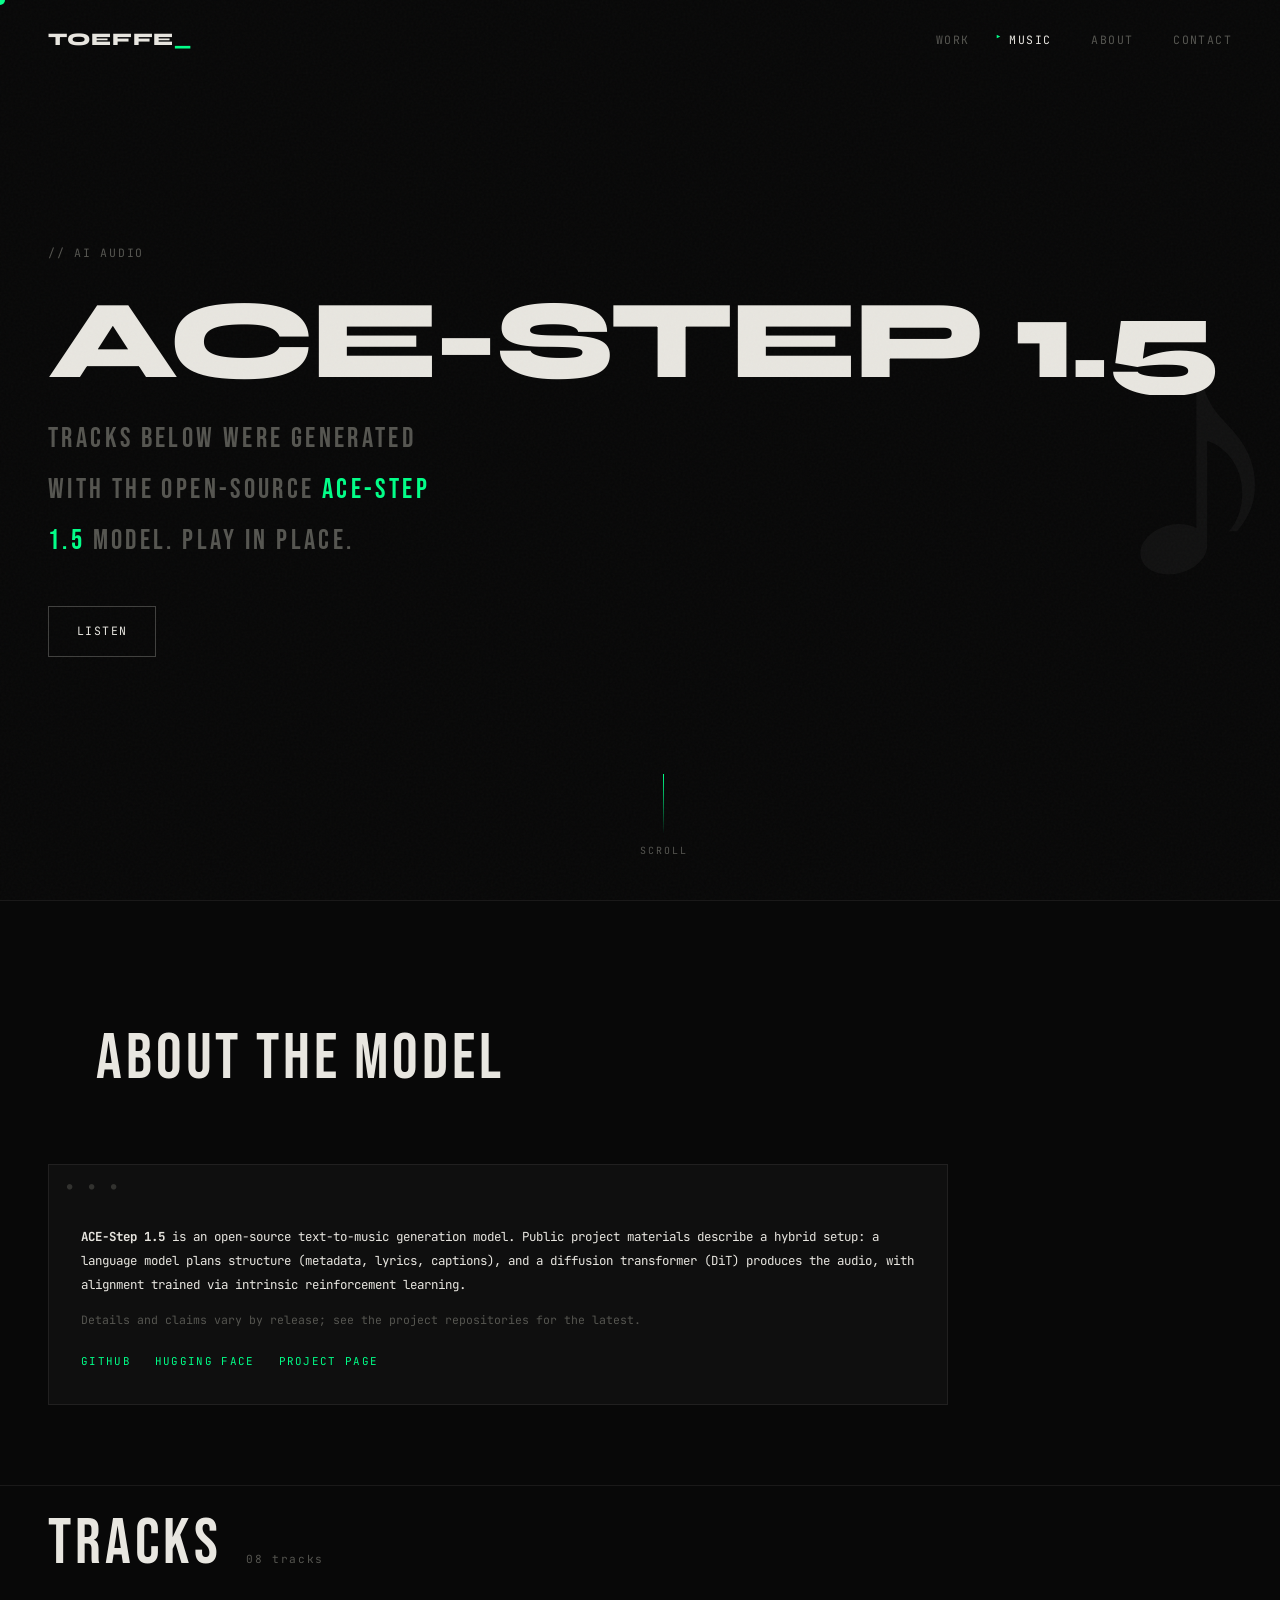
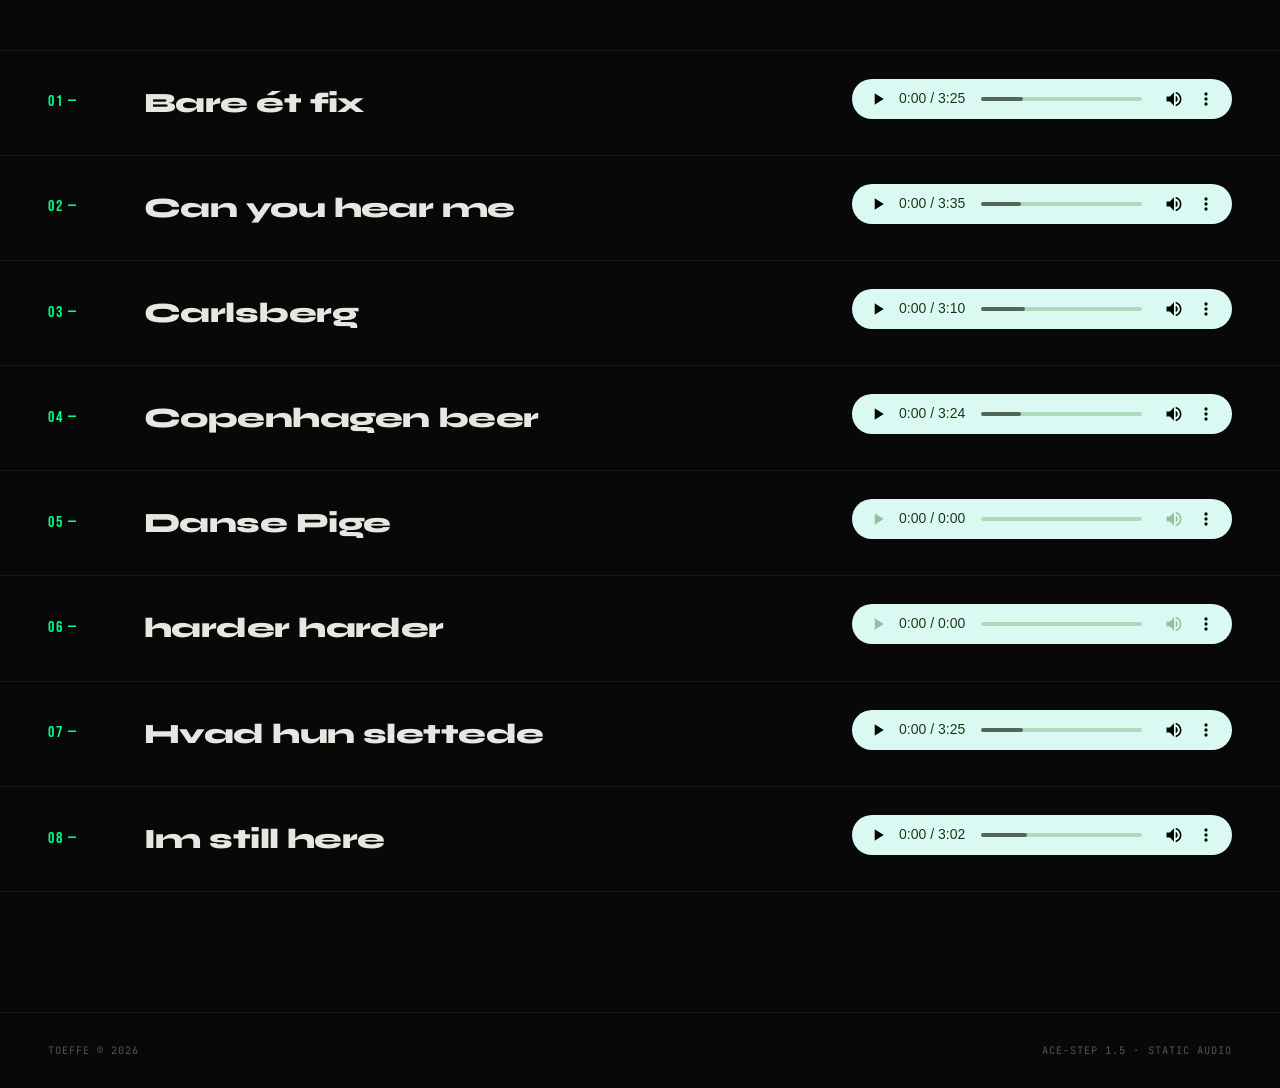
==== music.html @ 06ce4677 "Add files via upload" ====
<!DOCTYPE html>
<html lang="en">
<head>
<meta charset="UTF-8">
<meta name="viewport" content="width=device-width, initial-scale=1.0">
<title>TOEFFE — AI Music (ACE-Step 1.5)</title>
<link rel="preconnect" href="https://fonts.googleapis.com">
<link rel="preconnect" href="https://fonts.gstatic.com" crossorigin>
<link href="https://fonts.googleapis.com/css2?family=Bebas+Neue&family=JetBrains+Mono:ital,wght@0,300;0,400;0,700;1,300&family=Syne:wght@400;700;800&display=swap" rel="stylesheet">

<style>
*, *::before, *::after { margin: 0; padding: 0; box-sizing: border-box; }

:root {
  --bg: #080808;
  --bg2: #0f0f0f;
  --bg3: #141414;
  --text: #e8e6e0;
  --muted: #555550;
  --rule: rgba(232,230,224,0.08);
  --accent: #00ff88;
  --accent-dim: rgba(0,255,136,0.12);
  --accent-glow: rgba(0,255,136,0.06);
}

html { scroll-behavior: smooth; }

body {
  background: var(--bg);
  color: var(--text);
  font-family: 'JetBrains Mono', monospace;
  font-size: 14px;
  line-height: 1.8;
  overflow-x: hidden;
  cursor: none;
}

::-webkit-scrollbar { display: none; }
html { scrollbar-width: none; }

body::before {
  content: '';
  position: fixed;
  inset: 0;
  background-image: url("data:image/svg+xml,%3Csvg viewBox='0 0 512 512' xmlns='http://www.w3.org/2000/svg'%3E%3Cfilter id='n'%3E%3CfeTurbulence type='fractalNoise' baseFrequency='0.75' numOctaves='4' stitchTiles='stitch'/%3E%3C/filter%3E%3Crect width='100%25' height='100%25' filter='url(%23n)' opacity='1'/%3E%3C/svg%3E");
  opacity: 0.028;
  pointer-events: none;
  z-index: 9000;
}

#cursor {
  position: fixed;
  width: 10px;
  height: 10px;
  background: var(--accent);
  border-radius: 50%;
  pointer-events: none;
  z-index: 9999;
  transform: translate(-50%, -50%);
  transition: width 0.2s, height 0.2s, background 0.2s, opacity 0.2s;
  mix-blend-mode: screen;
}
#cursor.big {
  width: 40px;
  height: 40px;
  background: rgba(0,255,136,0.15);
  border: 1px solid var(--accent);
}

#curtain {
  position: fixed;
  inset: 0;
  background: #000;
  z-index: 8000;
  transform-origin: top;
  transition: transform 0.7s cubic-bezier(0.76, 0, 0.24, 1);
}
#curtain.lifted { transform: translateY(-100%); }

nav {
  position: fixed;
  top: 0;
  left: 0;
  right: 0;
  z-index: 1000;
  display: flex;
  align-items: center;
  justify-content: space-between;
  padding: 24px 48px;
  transition: border-bottom 0.3s, background 0.3s;
}
nav.scrolled {
  border-bottom: 1px solid var(--rule);
  background: rgba(8,8,8,0.92);
  backdrop-filter: blur(12px);
}
.nav-logo {
  font-family: 'Syne', sans-serif;
  font-weight: 800;
  font-size: 1.1rem;
  letter-spacing: 0.05em;
  color: var(--text);
  text-decoration: none;
}
.nav-logo span {
  color: var(--accent);
  animation: blink 1.2s step-end infinite;
}
@keyframes blink { 0%,100%{opacity:1} 50%{opacity:0} }

.nav-links {
  display: flex;
  gap: 40px;
  list-style: none;
}
.nav-links a {
  font-family: 'JetBrains Mono', monospace;
  font-size: 0.72rem;
  letter-spacing: 0.12em;
  text-transform: uppercase;
  color: var(--muted);
  text-decoration: none;
  transition: color 0.3s;
  position: relative;
}
.nav-links a::before {
  content: '▸';
  color: var(--accent);
  position: absolute;
  left: -14px;
  opacity: 0;
  transition: opacity 0.3s;
}
.nav-links a:hover,
.nav-links a.active { color: var(--text); }
.nav-links a.active::before { opacity: 1; }

#hero {
  position: relative;
  height: 100vh;
  min-height: 560px;
  display: flex;
  align-items: center;
  overflow: hidden;
  padding: 0 48px;
}

.hero-glyph {
  position: absolute;
  right: -2vw;
  top: 50%;
  transform: translateY(-50%);
  font-family: 'JetBrains Mono', monospace;
  font-size: 28vw;
  color: #111;
  line-height: 1;
  pointer-events: none;
  user-select: none;
  transition: transform 0.1s linear;
  will-change: transform;
}

.hero-content { position: relative; z-index: 2; }

.hero-label {
  font-size: 0.72rem;
  color: var(--muted);
  letter-spacing: 0.15em;
  text-transform: uppercase;
  margin-bottom: 24px;
  opacity: 0;
  transform: translateY(16px);
  animation: slideUp 0.6s 0.9s ease forwards;
}

.hero-name {
  font-family: 'Syne', sans-serif;
  font-weight: 800;
  font-size: clamp(2.2rem, 9vw, 7rem);
  line-height: 0.95;
  letter-spacing: -0.03em;
  color: var(--text);
  display: block;
  clip-path: inset(0 100% 0 0);
  animation: clipReveal 0.8s 1s cubic-bezier(0.76,0,0.24,1) forwards;
}

@keyframes clipReveal {
  to { clip-path: inset(0 0% 0 0); }
}

.hero-sub {
  font-family: 'Bebas Neue', sans-serif;
  font-size: clamp(1.1rem, 2.2vw, 2.2rem);
  letter-spacing: 0.12em;
  color: var(--muted);
  margin-top: 20px;
  max-width: 36ch;
  opacity: 0;
  transform: translateY(16px);
  animation: slideUp 0.6s 1.5s ease forwards;
}

.hero-sub span { color: var(--accent); }

.hero-ctas {
  display: flex;
  flex-wrap: wrap;
  gap: 20px;
  margin-top: 40px;
  opacity: 0;
  transform: translateY(16px);
  animation: slideUp 0.6s 1.8s ease forwards;
}

.btn-outline {
  font-family: 'JetBrains Mono', monospace;
  font-size: 0.72rem;
  letter-spacing: 0.12em;
  text-transform: uppercase;
  color: var(--text);
  border: 1px solid rgba(232,230,224,0.25);
  padding: 14px 28px;
  text-decoration: none;
  position: relative;
  overflow: hidden;
  transition: color 0.3s, border-color 0.3s;
}
.btn-outline::before {
  content: '';
  position: absolute;
  inset: 0;
  background: var(--accent);
  transform: translateX(-101%);
  transition: transform 0.35s cubic-bezier(0.76,0,0.24,1);
  z-index: -1;
}
.btn-outline:hover { color: #000; border-color: var(--accent); }
.btn-outline:hover::before { transform: translateX(0); }

.scroll-indicator {
  position: absolute;
  bottom: 40px;
  left: 50%;
  transform: translateX(-50%);
  display: flex;
  flex-direction: column;
  align-items: center;
  gap: 8px;
  opacity: 0;
  animation: slideUp 0.6s 2.1s ease forwards;
}
.scroll-line {
  width: 1px;
  height: 60px;
  background: linear-gradient(to bottom, var(--accent), transparent);
  position: relative;
  overflow: hidden;
}
.scroll-dot {
  position: absolute;
  top: -6px;
  left: -2px;
  width: 5px;
  height: 5px;
  border-radius: 50%;
  background: var(--accent);
  animation: scrollDown 1.8s ease-in-out infinite;
}
@keyframes scrollDown {
  0% { top: -6px; opacity: 1; }
  80% { top: 60px; opacity: 0; }
  100% { top: -6px; opacity: 0; }
}
.scroll-label {
  font-size: 0.62rem;
  letter-spacing: 0.2em;
  color: var(--muted);
  text-transform: uppercase;
}

@keyframes slideUp {
  to { opacity: 1; transform: translateY(0); }
}

section { position: relative; }

.section-rule {
  height: 1px;
  background: var(--rule);
}

.section-header {
  padding: 0 48px;
  display: flex;
  align-items: baseline;
  gap: 24px;
  margin-bottom: 48px;
}
.section-label {
  font-family: 'Bebas Neue', sans-serif;
  font-size: clamp(2.5rem, 5vw, 4.5rem);
  letter-spacing: 0.06em;
  color: var(--text);
}
.section-count {
  font-size: 0.7rem;
  color: var(--muted);
  letter-spacing: 0.15em;
}

#model { padding: 100px 48px 80px; }

.terminal-box {
  background: var(--bg2);
  border: 1px solid var(--rule);
  padding: 32px;
  font-size: 0.78rem;
  line-height: 1.9;
  position: relative;
  max-width: 900px;
}
.terminal-box::before {
  content: '● ● ●';
  position: absolute;
  top: 14px;
  left: 18px;
  font-size: 0.55rem;
  letter-spacing: 6px;
  color: var(--muted);
  opacity: 0.5;
}
.terminal-inner { margin-top: 28px; }
.terminal-inner p { margin-bottom: 1em; color: var(--text); }
.terminal-inner p:last-child { margin-bottom: 0; }
.terminal-inner .t-muted { color: var(--muted); font-size: 0.72rem; }
.model-links {
  margin-top: 1.25rem;
  display: flex;
  flex-wrap: wrap;
  gap: 12px 24px;
}
.model-links a {
  font-size: 0.68rem;
  letter-spacing: 0.12em;
  text-transform: uppercase;
  color: var(--accent);
  text-decoration: none;
  border-bottom: 1px solid transparent;
  transition: border-color 0.2s;
}
.model-links a:hover { border-bottom-color: var(--accent); }

#tracks { padding: 0 0 120px; }

.track-row {
  display: grid;
  grid-template-columns: 72px 1fr minmax(220px, 380px);
  align-items: center;
  gap: 24px;
  padding: 28px 48px;
  border-top: 1px solid var(--rule);
  cursor: none;
  transition: background 0.35s;
}
.track-row:last-child { border-bottom: 1px solid var(--rule); }
.track-row:hover { background: #111; }

.track-num {
  font-family: 'Bebas Neue', sans-serif;
  font-size: 1rem;
  color: var(--accent);
  letter-spacing: 0.1em;
}

.track-title {
  font-family: 'Syne', sans-serif;
  font-weight: 800;
  font-size: clamp(1.15rem, 2.2vw, 1.75rem);
  letter-spacing: -0.02em;
  color: var(--text);
  transition: color 0.3s;
  line-height: 1.15;
}
.track-row:hover .track-title { color: var(--accent); }

.track-desc {
  font-size: 0.72rem;
  color: var(--muted);
  letter-spacing: 0.05em;
  margin-top: 6px;
}

.track-player audio {
  width: 100%;
  height: 40px;
  filter: sepia(0.35) saturate(2) hue-rotate(85deg) contrast(0.95);
}

footer {
  border-top: 1px solid var(--rule);
  padding: 28px 48px;
  display: flex;
  justify-content: space-between;
  align-items: center;
  font-size: 0.65rem;
  letter-spacing: 0.1em;
  color: var(--muted);
  text-transform: uppercase;
}

.reveal {
  opacity: 0;
  transform: translateY(36px);
  transition: opacity 0.8s ease, transform 0.8s ease;
}
.reveal.visible {
  opacity: 1;
  transform: translateY(0);
}

@media (max-width: 900px) {
  nav { padding: 20px 24px; }
  .nav-links { gap: 20px; }
  #hero { padding: 0 24px; }
  .hero-glyph { font-size: 50vw; }
  #model { padding: 80px 24px 60px; }
  .section-header { padding: 0 24px; }
  .track-row {
    grid-template-columns: 1fr;
    padding: 22px 24px;
    gap: 16px;
  }
  .track-num { order: -1; }
  footer { flex-direction: column; gap: 8px; text-align: center; }
}
</style>
</head>
<body>

<div id="cursor"></div>
<div id="curtain"></div>

<nav id="nav">
  <a href="index.html#hero" class="nav-logo">TOEFFE<span>_</span></a>
  <ul class="nav-links">
    <li><a href="index.html#work">Work</a></li>
    <li><a href="music.html" class="active">Music</a></li>
    <li><a href="index.html#about">About</a></li>
    <li><a href="index.html#contact">Contact</a></li>
  </ul>
</nav>

<section id="hero">
  <div class="hero-glyph" id="heroGlyph">♪</div>
  <div class="hero-content">
    <p class="hero-label">// ai audio</p>
    <span class="hero-name">ACE-STEP 1.5</span>
    <p class="hero-sub">Tracks below were generated with the open-source <span>ACE-Step 1.5</span> model. Play in place.</p>
    <div class="hero-ctas">
      <a href="#tracks" class="btn-outline">Listen</a>
    </div>
  </div>
  <div class="scroll-indicator">
    <div class="scroll-line"><div class="scroll-dot"></div></div>
    <span class="scroll-label">Scroll</span>
  </div>
</section>

<div class="section-rule"></div>

<section id="model">
  <div class="section-header reveal">
    <span class="section-label">About the model</span>
  </div>
  <div class="terminal-box reveal">
    <div class="terminal-inner">
      <p><strong>ACE-Step 1.5</strong> is an open-source text-to-music generation model. Public project materials describe a hybrid setup: a language model plans structure (metadata, lyrics, captions), and a diffusion transformer (DiT) produces the audio, with alignment trained via intrinsic reinforcement learning.</p>
      <p class="t-muted">Details and claims vary by release; see the project repositories for the latest.</p>
      <div class="model-links">
        <a href="https://github.com/ACE-Step/ACE-Step-1.5" target="_blank" rel="noopener">GitHub</a>
        <a href="https://huggingface.co/ACE-Step/Ace-Step1.5" target="_blank" rel="noopener">Hugging Face</a>
        <a href="https://ace-step.github.io/ace-step-v1.5.github.io/" target="_blank" rel="noopener">Project page</a>
      </div>
    </div>
  </div>
</section>

<div class="section-rule"></div>

<section id="tracks">
  <div class="section-header reveal">
    <span class="section-label">Tracks</span>
    <span class="section-count">08 tracks</span>
  </div>

  <article class="track-row reveal">
    <span class="track-num">01 —</span>
    <div class="track-meta">
      <h2 class="track-title">Bare ét fix</h2>
    </div>
    <div class="track-player">
      <audio controls preload="metadata">
        <source src="audio/Bare%20%C3%A9t%20fix.mp3" type="audio/mpeg">
      </audio>
    </div>
  </article>

  <article class="track-row reveal">
    <span class="track-num">02 —</span>
    <div class="track-meta">
      <h2 class="track-title">Can you hear me</h2>
    </div>
    <div class="track-player">
      <audio controls preload="metadata">
        <source src="audio/Can%20you%20hear%20me.mp3" type="audio/mpeg">
      </audio>
    </div>
  </article>

  <article class="track-row reveal">
    <span class="track-num">03 —</span>
    <div class="track-meta">
      <h2 class="track-title">Carlsberg</h2>
    </div>
    <div class="track-player">
      <audio controls preload="metadata">
        <source src="audio/Carlsberg.mp3" type="audio/mpeg">
      </audio>
    </div>
  </article>

  <article class="track-row reveal">
    <span class="track-num">04 —</span>
    <div class="track-meta">
      <h2 class="track-title">Copenhagen beer</h2>
    </div>
    <div class="track-player">
      <audio controls preload="metadata">
        <source src="audio/Copenhagen%20beer.mp3" type="audio/mpeg">
      </audio>
    </div>
  </article>

  <article class="track-row reveal">
    <span class="track-num">05 —</span>
    <div class="track-meta">
      <h2 class="track-title">Danse Pige</h2>
    </div>
    <div class="track-player">
      <audio controls preload="metadata">
        <source src="audio/Danse%20Pige.mp3" type="audio/mpeg">
      </audio>
    </div>
  </article>

  <article class="track-row reveal">
    <span class="track-num">06 —</span>
    <div class="track-meta">
      <h2 class="track-title">harder harder</h2>
    </div>
    <div class="track-player">
      <audio controls preload="metadata">
        <source src="audio/harder%20harder.mp3" type="audio/mpeg">
      </audio>
    </div>
  </article>

  <article class="track-row reveal">
    <span class="track-num">07 —</span>
    <div class="track-meta">
      <h2 class="track-title">Hvad hun slettede</h2>
    </div>
    <div class="track-player">
      <audio controls preload="metadata">
        <source src="audio/Hvad%20hun%20slettede.mp3" type="audio/mpeg">
      </audio>
    </div>
  </article>

  <article class="track-row reveal">
    <span class="track-num">08 —</span>
    <div class="track-meta">
      <h2 class="track-title">Im still here</h2>
    </div>
    <div class="track-player">
      <audio controls preload="metadata">
        <source src="audio/Im%20still%20here.mp3" type="audio/mpeg">
      </audio>
    </div>
  </article>
</section>

<footer>
  <span>TOEFFE © 2026</span>
  <span>ACE-Step 1.5 · <span style="color:var(--muted)">static audio</span></span>
</footer>

<script>
window.addEventListener('load', () => {
  setTimeout(() => {
    document.getElementById('curtain').classList.add('lifted');
  }, 150);
});

const cursor = document.getElementById('cursor');
let mx = 0, my = 0, cx = 0, cy = 0;

document.addEventListener('mousemove', e => {
  mx = e.clientX;
  my = e.clientY;
});

function lerp(a, b, t) { return a + (b - a) * t; }
(function animCursor() {
  cx = mx;
  cy = my;
  cursor.style.left = cx + 'px';
  cursor.style.top  = cy + 'px';
  requestAnimationFrame(animCursor);
})();

document.querySelectorAll('a, button, .track-row, audio').forEach(el => {
  el.addEventListener('mouseenter', () => cursor.classList.add('big'));
  el.addEventListener('mouseleave', () => cursor.classList.remove('big'));
});

const glyph = document.getElementById('heroGlyph');
let gx = 0, gy = 0, tgx = 0, tgy = 0;
document.addEventListener('mousemove', e => {
  tgx = (window.innerWidth / 2 - e.clientX) / 35;
  tgy = (window.innerHeight / 2 - e.clientY) / 35;
});
(function animGlyph() {
  gx = lerp(gx, tgx, 0.06);
  gy = lerp(gy, tgy, 0.06);
  glyph.style.transform = `translateY(calc(-50% + ${gy}px)) translateX(${gx}px)`;
  requestAnimationFrame(animGlyph);
})();

const nav = document.getElementById('nav');
window.addEventListener('scroll', () => {
  nav.classList.toggle('scrolled', window.scrollY > 60);
}, { passive: true });

const revealObs = new IntersectionObserver((entries) => {
  entries.forEach(entry => {
    if (entry.isIntersecting) entry.target.classList.add('visible');
  });
}, { threshold: 0.12 });

document.querySelectorAll('.reveal').forEach(el => revealObs.observe(el));
</script>
</body>
</html>
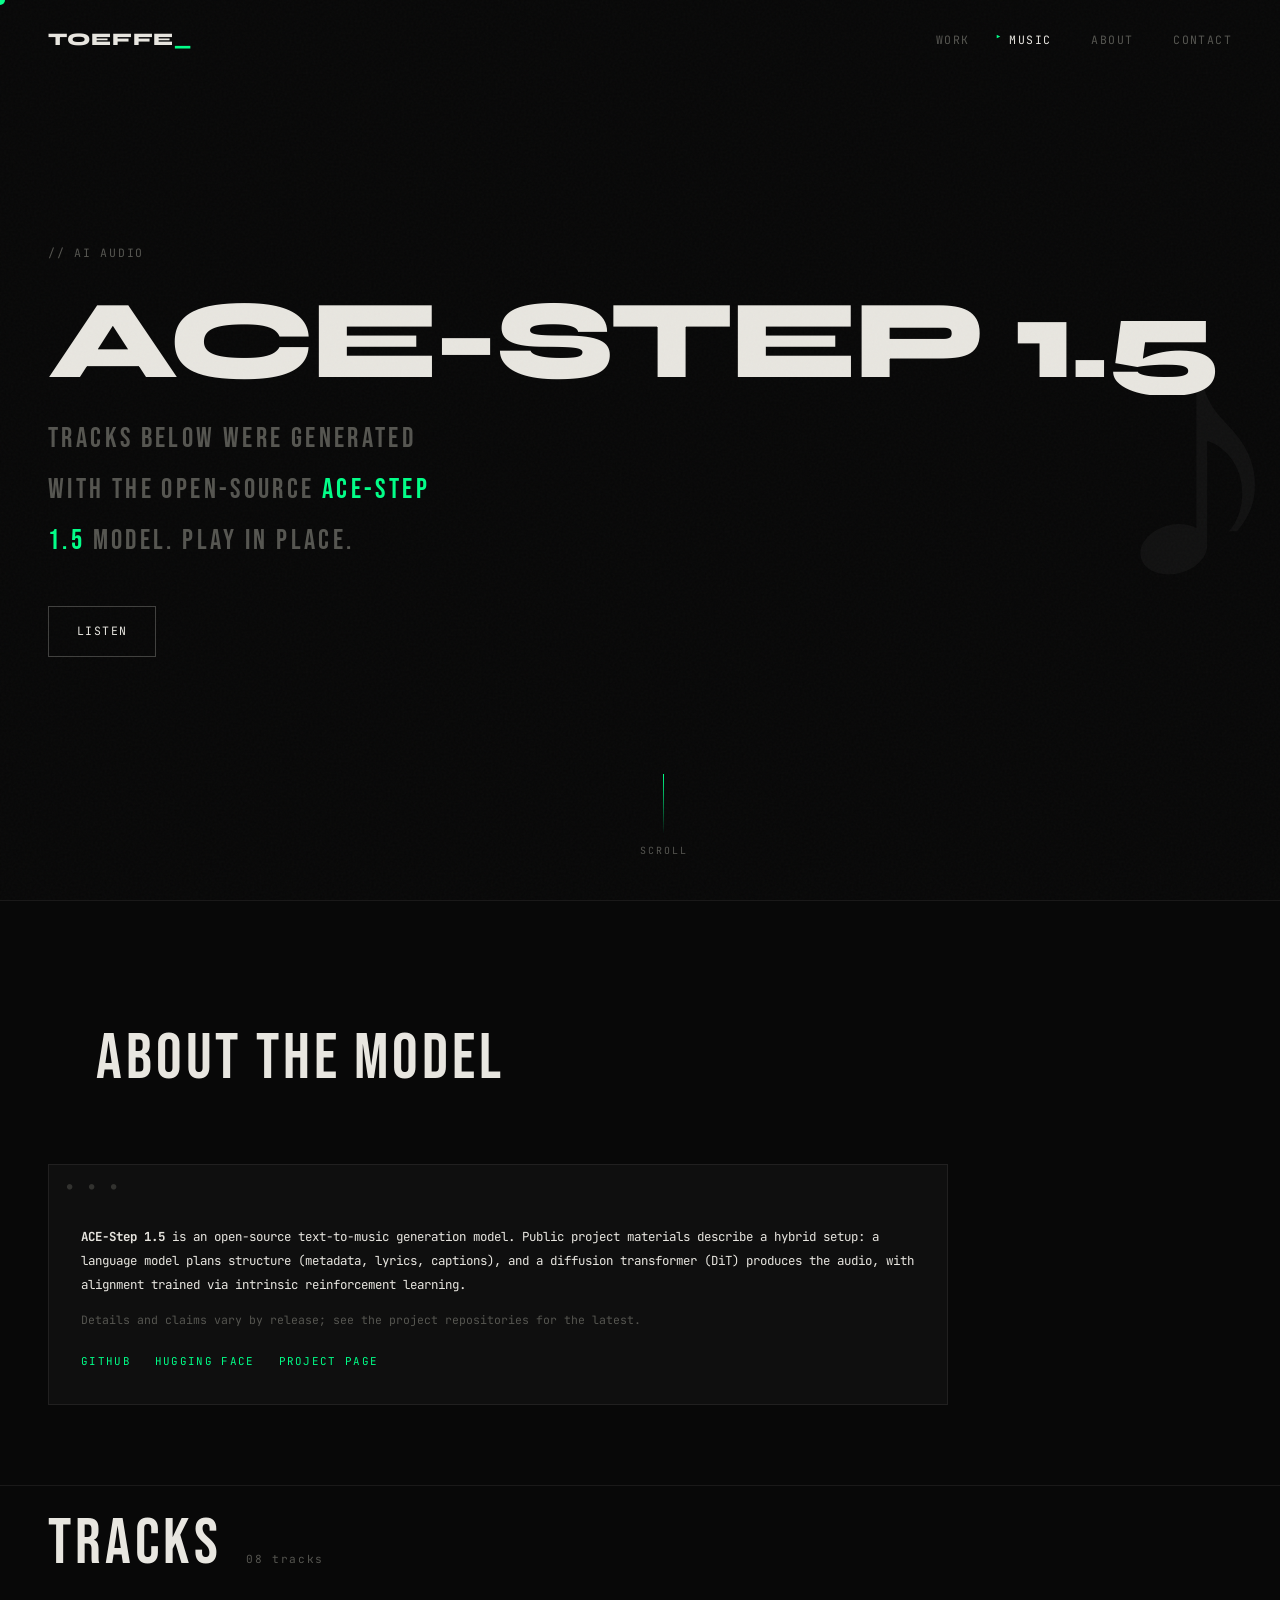
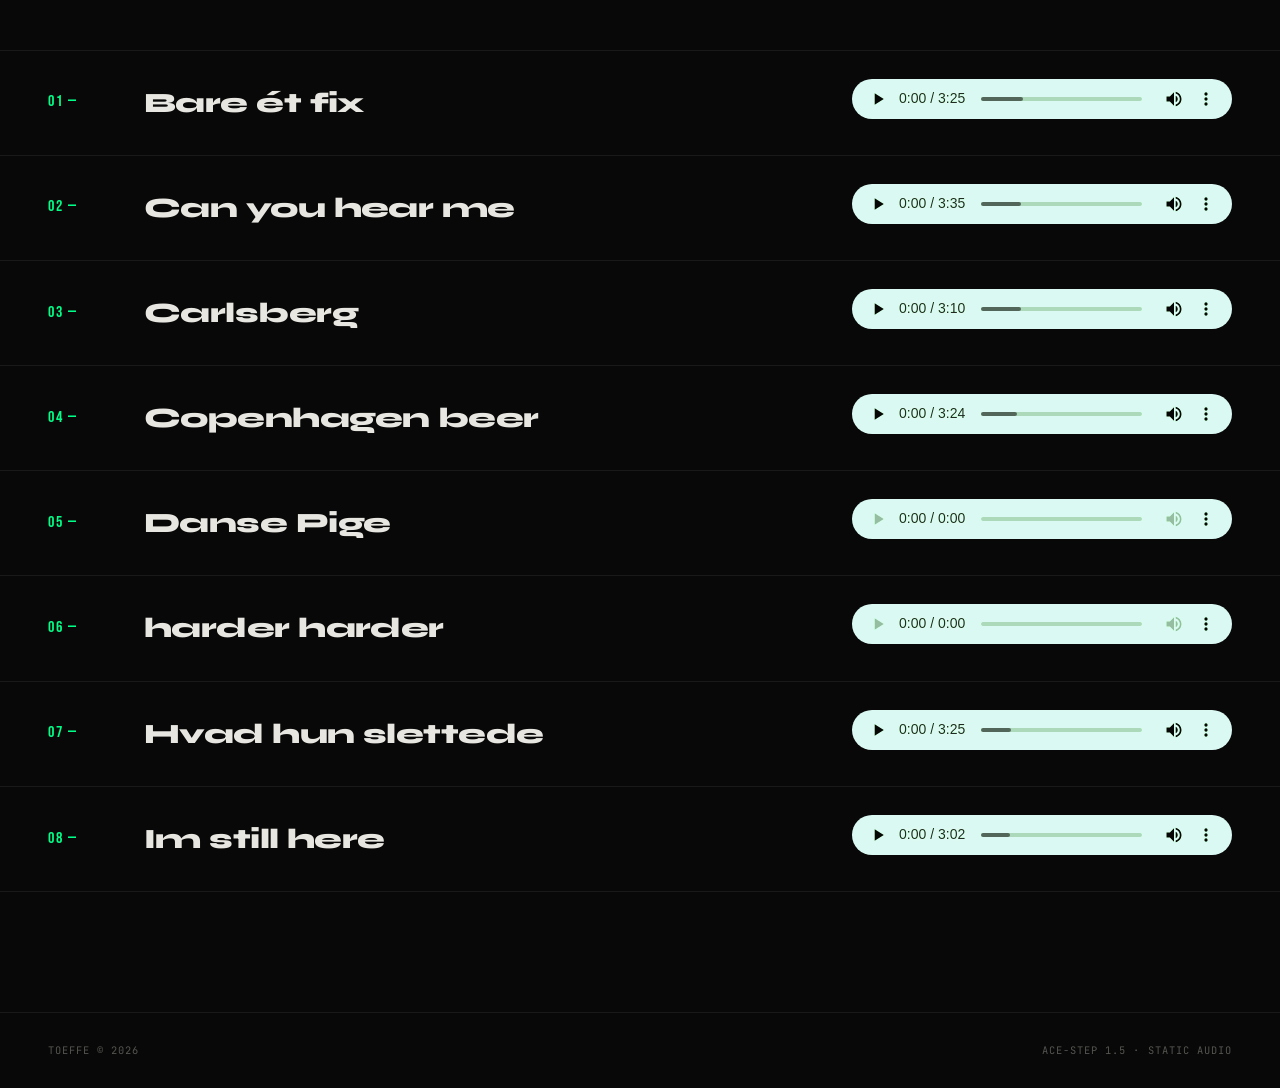
==== commit eb7df66e: "Update cursor styles and hide scrollbar in music.html" ====
--- a/music.html
+++ b/music.html
@@ -32,6 +32,17 @@
   font-size: 14px;
   line-height: 1.8;
   overflow-x: hidden;
+  cursor: none;
+}
+
+a:any-link,
+button,
+input,
+textarea,
+select,
+summary,
+[role="button"],
+label[for] {
   cursor: none;
 }
 
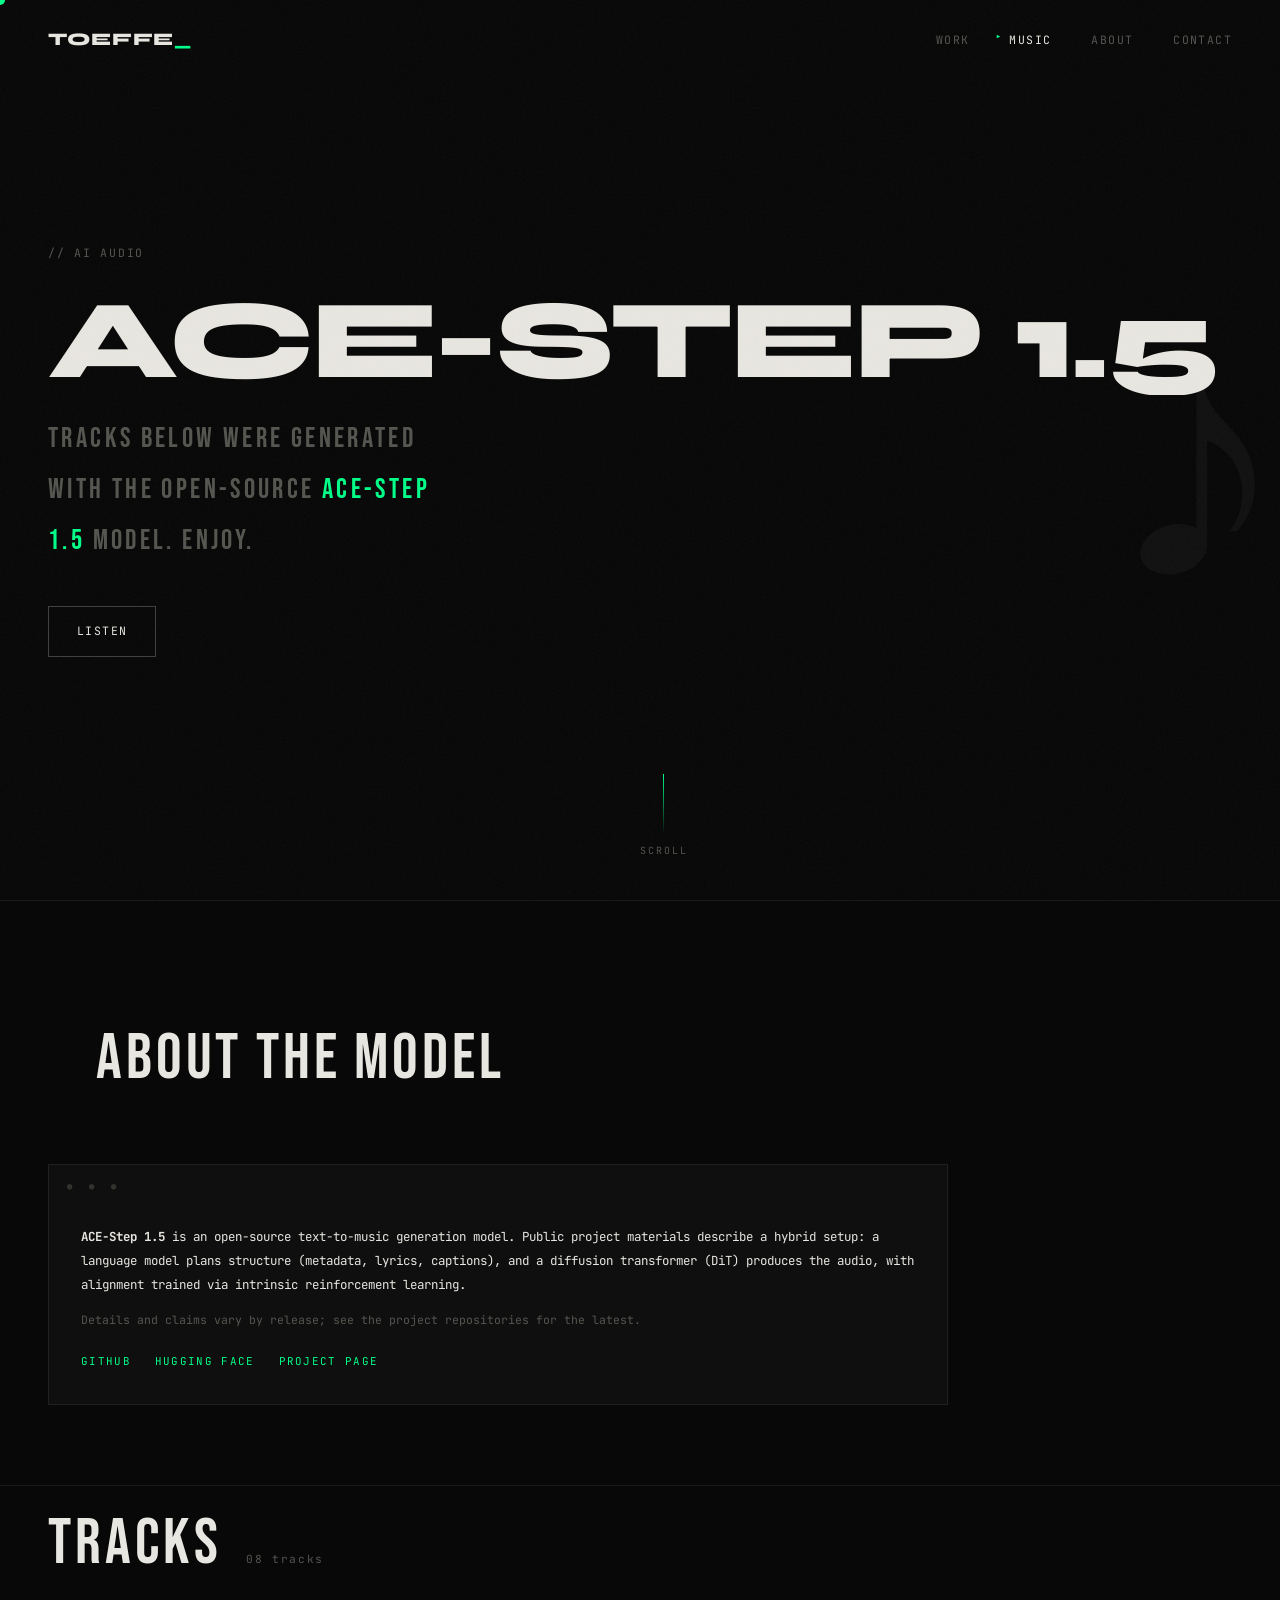
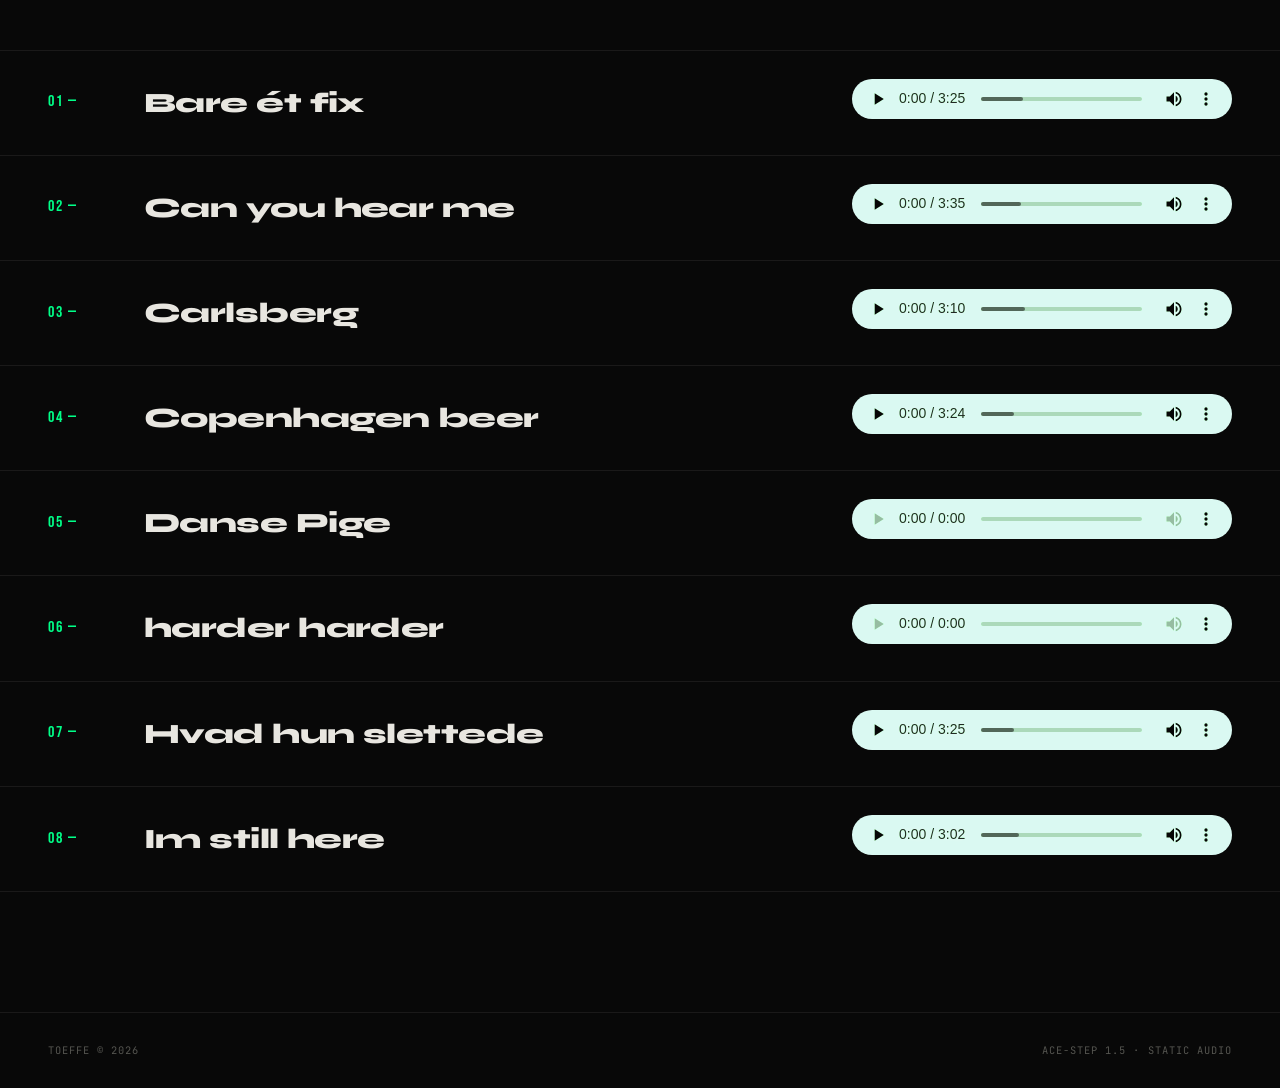
==== commit c77b0ff5: "Update hero-sub text to replace 'Play in place' with 'Enjoy'" ====
--- a/music.html
+++ b/music.html
@@ -467,7 +467,7 @@
   <div class="hero-content">
     <p class="hero-label">// ai audio</p>
     <span class="hero-name">ACE-STEP 1.5</span>
-    <p class="hero-sub">Tracks below were generated with the open-source <span>ACE-Step 1.5</span> model. Play in place.</p>
+    <p class="hero-sub">Tracks below were generated with the open-source <span>ACE-Step 1.5</span> model. Enjoy.</p>
     <div class="hero-ctas">
       <a href="#tracks" class="btn-outline">Listen</a>
     </div>
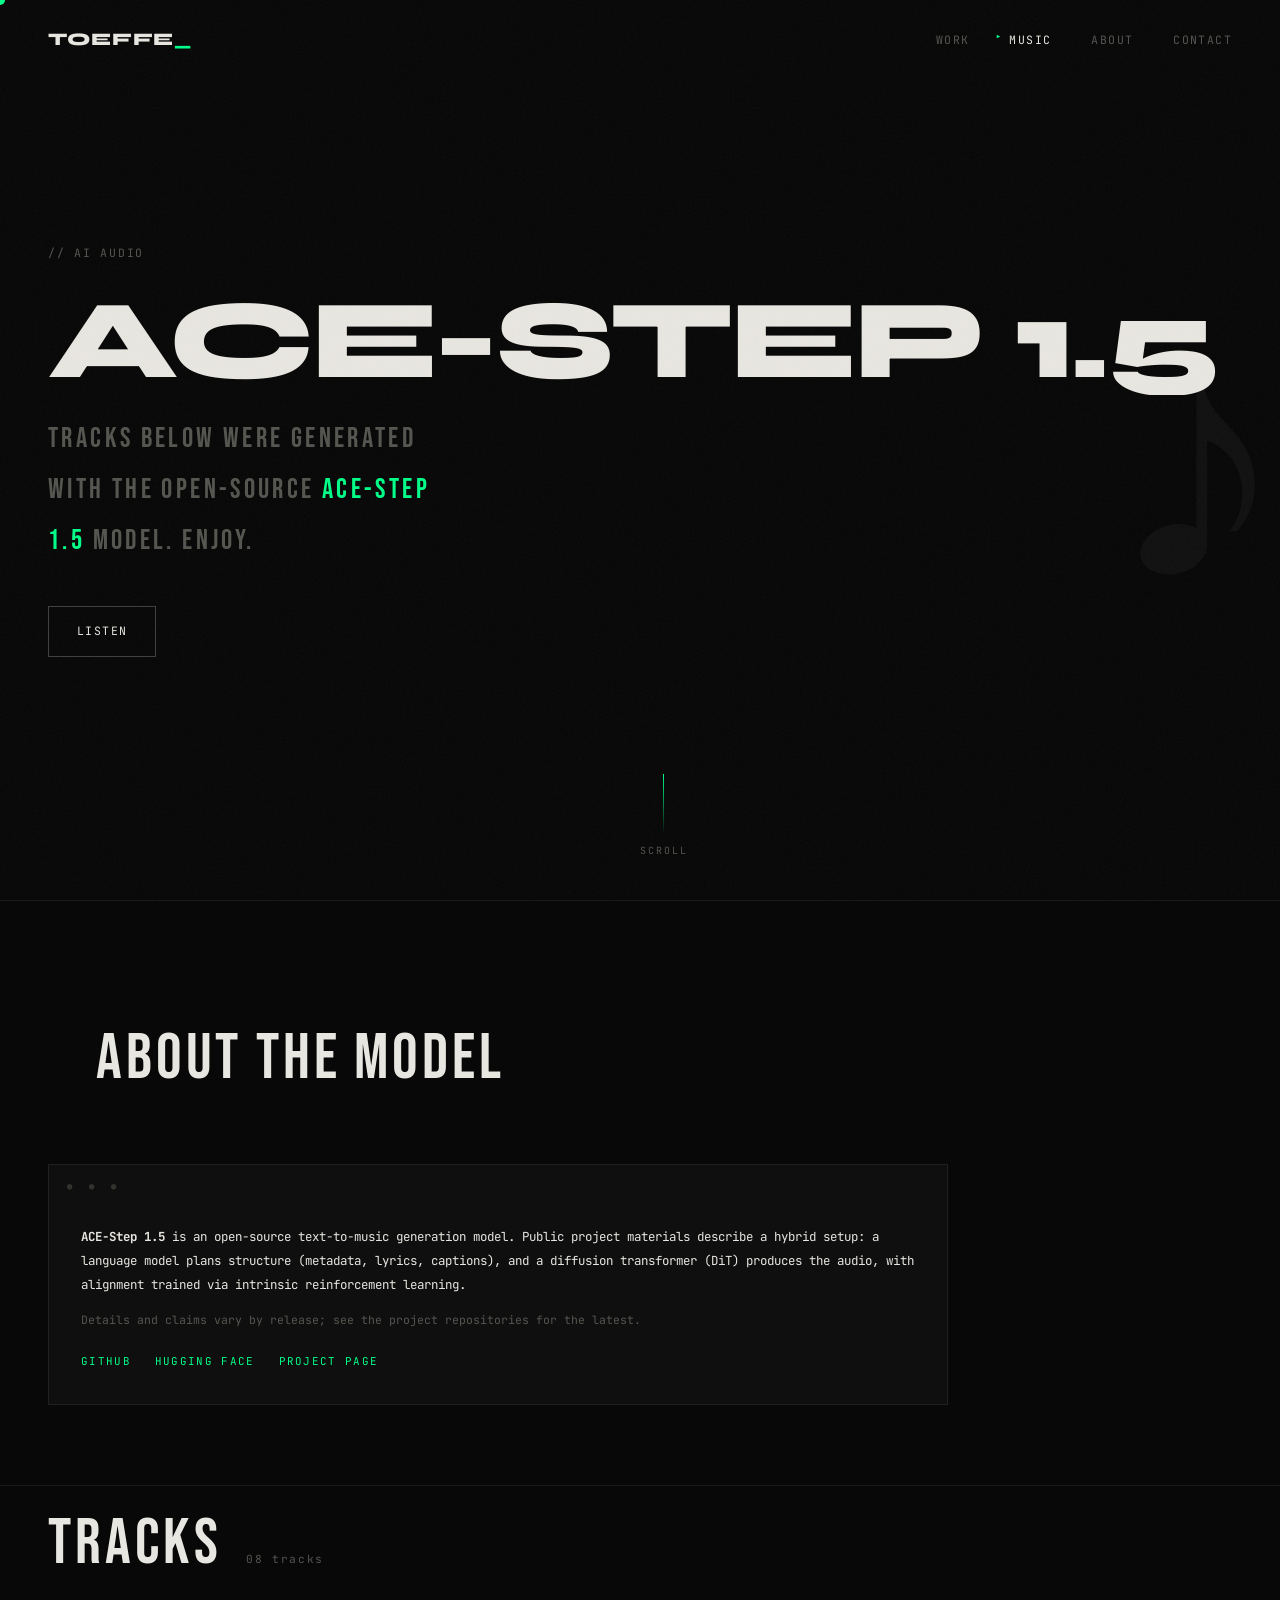
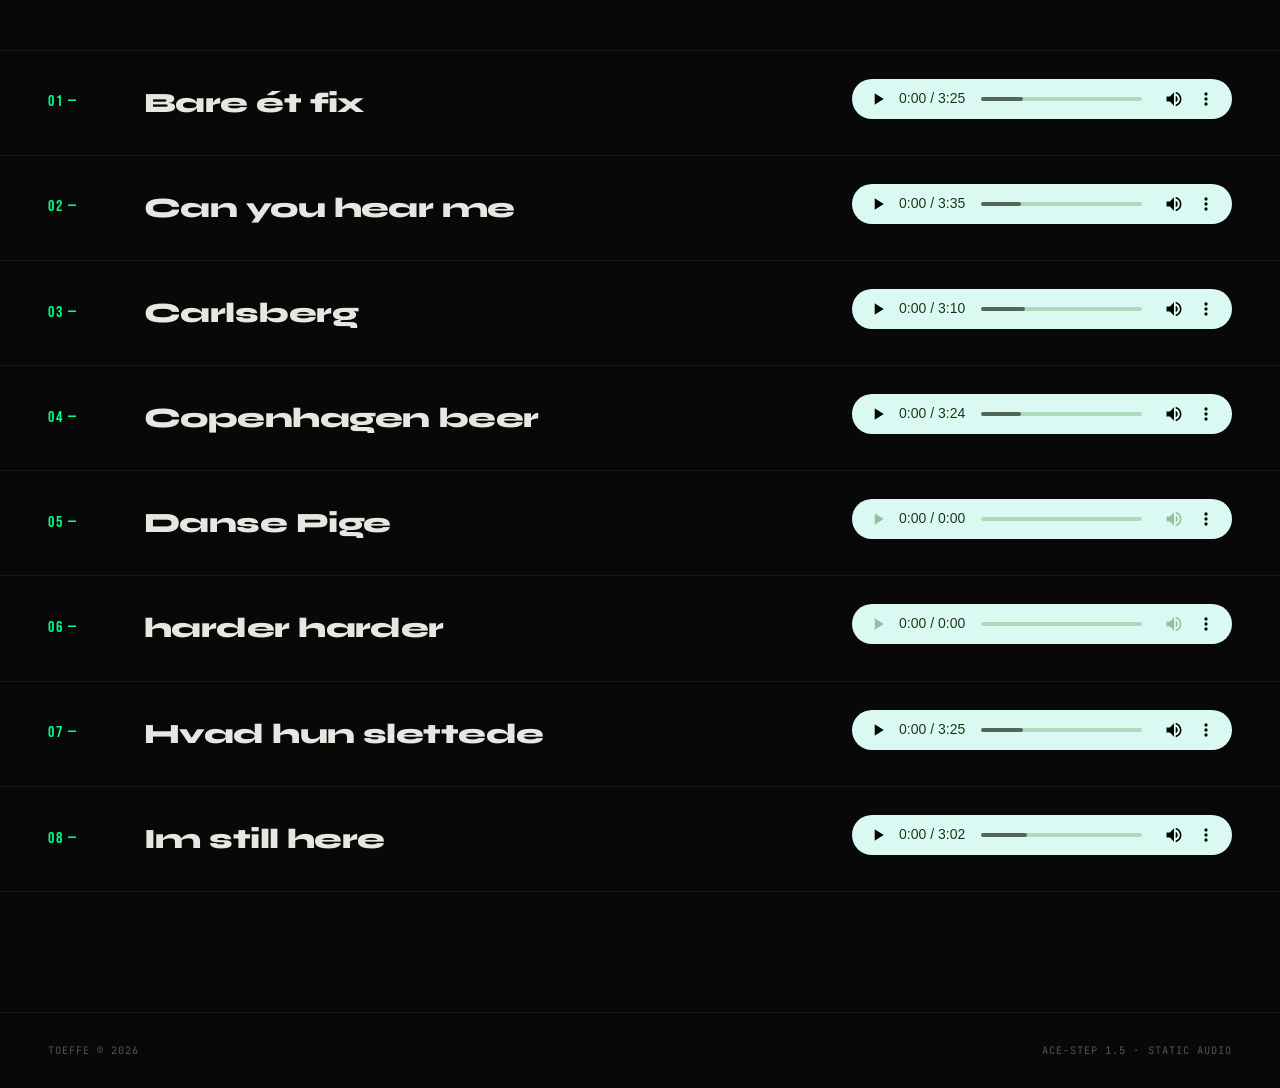
==== commit 273e2bfc: "Update page title in music.html" ====
--- a/music.html
+++ b/music.html
@@ -3,7 +3,7 @@
 <head>
 <meta charset="UTF-8">
 <meta name="viewport" content="width=device-width, initial-scale=1.0">
-<title>TOEFFE — AI Music (ACE-Step 1.5)</title>
+<title>TOEFFE — AI Music</title>
 <link rel="preconnect" href="https://fonts.googleapis.com">
 <link rel="preconnect" href="https://fonts.gstatic.com" crossorigin>
 <link href="https://fonts.googleapis.com/css2?family=Bebas+Neue&family=JetBrains+Mono:ital,wght@0,300;0,400;0,700;1,300&family=Syne:wght@400;700;800&display=swap" rel="stylesheet">
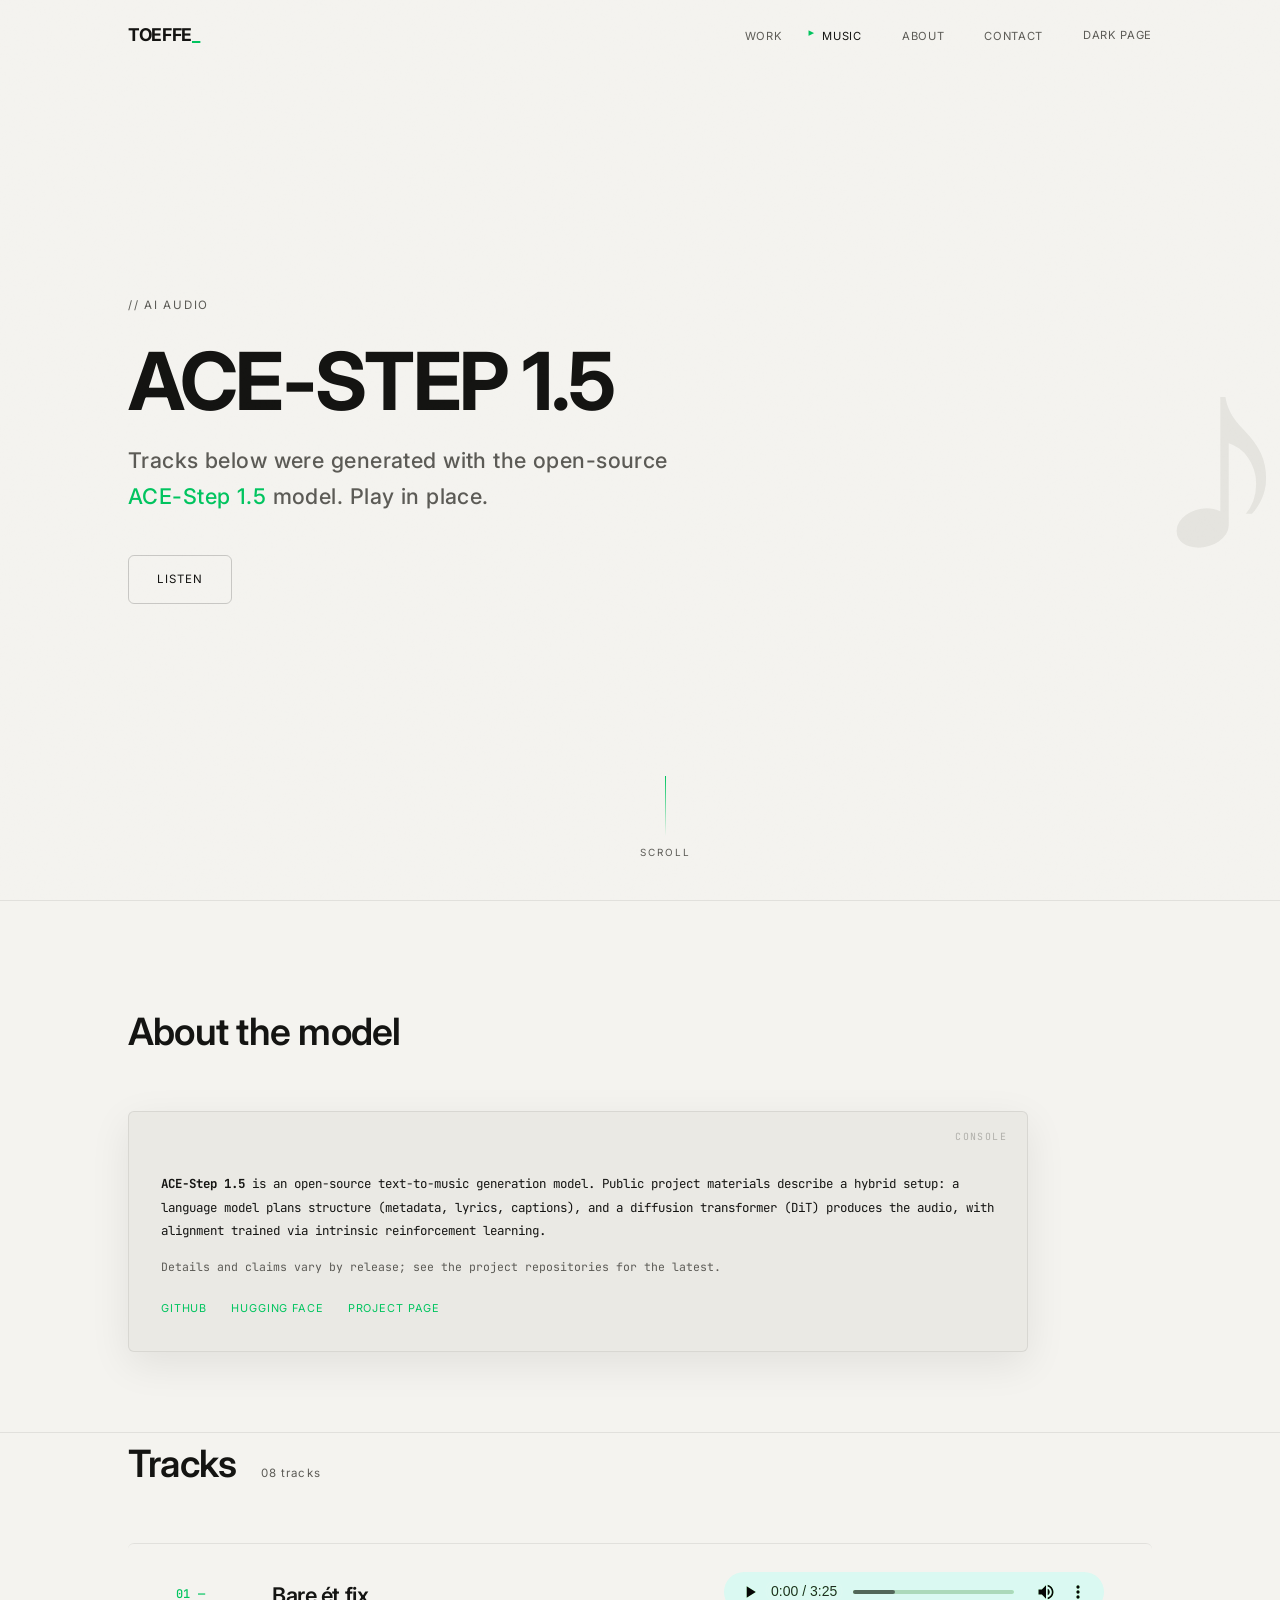
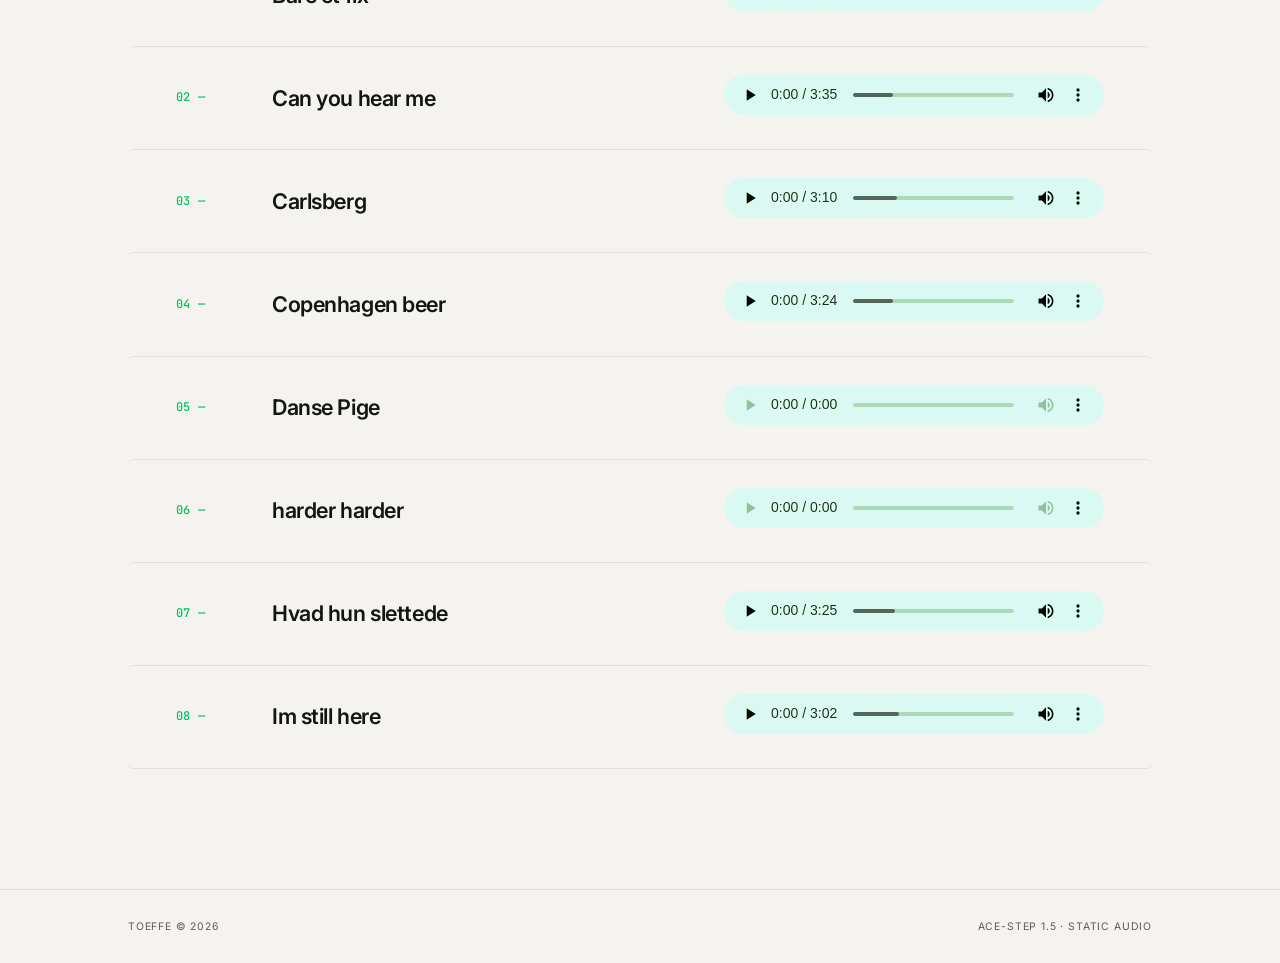
==== commit d0243b0f: "Release 1.0.0" ====
--- a/music.html
+++ b/music.html
@@ -3,25 +3,41 @@
 <head>
 <meta charset="UTF-8">
 <meta name="viewport" content="width=device-width, initial-scale=1.0">
-<title>TOEFFE — AI Music</title>
+<title>TOEFFE — AI Music (ACE-Step 1.5)</title>
 <link rel="preconnect" href="https://fonts.googleapis.com">
 <link rel="preconnect" href="https://fonts.gstatic.com" crossorigin>
-<link href="https://fonts.googleapis.com/css2?family=Bebas+Neue&family=JetBrains+Mono:ital,wght@0,300;0,400;0,700;1,300&family=Syne:wght@400;700;800&display=swap" rel="stylesheet">
+<link href="https://fonts.googleapis.com/css2?family=Bebas+Neue&family=Inter:ital,wght@0,400;0,500;0,600;0,700;1,400&family=JetBrains+Mono:ital,wght@0,300;0,400;0,700;1,300&family=Syne:wght@400;700;800&display=swap" rel="stylesheet">
+<script>
+(function () {
+  var k = 'toeffe-theme';
+  var t;
+  var params = new URLSearchParams(window.location.search);
+  var urlT = params.get('theme');
+  if (urlT === 'light' || urlT === 'dark') {
+    t = urlT;
+    try { localStorage.setItem(k, t); } catch (e) {}
+    try {
+      var u = new URL(window.location.href);
+      u.searchParams.delete('theme');
+      history.replaceState(null, '', u.pathname + u.search + u.hash);
+    } catch (e2) {}
+  } else {
+    var s = null;
+    try { s = localStorage.getItem(k); } catch (e) {}
+    if (s === 'light' || s === 'dark') {
+      t = s;
+    } else {
+      t = window.matchMedia('(prefers-color-scheme: light)').matches ? 'light' : 'dark';
+    }
+  }
+  document.documentElement.dataset.theme = t;
+  document.documentElement.style.colorScheme = t === 'light' ? 'light' : 'dark';
+})();
+</script>
+<link rel="stylesheet" href="theme.css">
 
 <style>
 *, *::before, *::after { margin: 0; padding: 0; box-sizing: border-box; }
-
-:root {
-  --bg: #080808;
-  --bg2: #0f0f0f;
-  --bg3: #141414;
-  --text: #e8e6e0;
-  --muted: #555550;
-  --rule: rgba(232,230,224,0.08);
-  --accent: #00ff88;
-  --accent-dim: rgba(0,255,136,0.12);
-  --accent-glow: rgba(0,255,136,0.06);
-}
 
 html { scroll-behavior: smooth; }
 
@@ -54,7 +70,7 @@
   position: fixed;
   inset: 0;
   background-image: url("data:image/svg+xml,%3Csvg viewBox='0 0 512 512' xmlns='http://www.w3.org/2000/svg'%3E%3Cfilter id='n'%3E%3CfeTurbulence type='fractalNoise' baseFrequency='0.75' numOctaves='4' stitchTiles='stitch'/%3E%3C/filter%3E%3Crect width='100%25' height='100%25' filter='url(%23n)' opacity='1'/%3E%3C/svg%3E");
-  opacity: 0.028;
+  opacity: var(--grain-opacity);
   pointer-events: none;
   z-index: 9000;
 }
@@ -74,14 +90,14 @@
 #cursor.big {
   width: 40px;
   height: 40px;
-  background: rgba(0,255,136,0.15);
+  background: var(--cursor-big-bg);
   border: 1px solid var(--accent);
 }
 
 #curtain {
   position: fixed;
   inset: 0;
-  background: #000;
+  background: var(--curtain-bg);
   z-index: 8000;
   transform-origin: top;
   transition: transform 0.7s cubic-bezier(0.76, 0, 0.24, 1);
@@ -102,7 +118,7 @@
 }
 nav.scrolled {
   border-bottom: 1px solid var(--rule);
-  background: rgba(8,8,8,0.92);
+  background: var(--nav-scrolled-bg);
   backdrop-filter: blur(12px);
 }
 .nav-logo {
@@ -146,6 +162,24 @@
 .nav-links a.active { color: var(--text); }
 .nav-links a.active::before { opacity: 1; }
 
+.nav-end {
+  display: flex;
+  align-items: center;
+  gap: 40px;
+}
+.theme-toggle {
+  font-family: 'JetBrains Mono', monospace;
+  font-size: 0.72rem;
+  letter-spacing: 0.12em;
+  text-transform: uppercase;
+  color: var(--muted);
+  background: transparent;
+  border: none;
+  padding: 4px 0;
+  transition: color 0.3s;
+}
+.theme-toggle:hover { color: var(--accent); }
+
 #hero {
   position: relative;
   height: 100vh;
@@ -163,7 +197,7 @@
   transform: translateY(-50%);
   font-family: 'JetBrains Mono', monospace;
   font-size: 28vw;
-  color: #111;
+  color: var(--hero-glyph);
   line-height: 1;
   pointer-events: none;
   user-select: none;
@@ -230,7 +264,7 @@
   letter-spacing: 0.12em;
   text-transform: uppercase;
   color: var(--text);
-  border: 1px solid rgba(232,230,224,0.25);
+  border: 1px solid var(--outline-border);
   padding: 14px 28px;
   text-decoration: none;
   position: relative;
@@ -246,7 +280,7 @@
   transition: transform 0.35s cubic-bezier(0.76,0,0.24,1);
   z-index: -1;
 }
-.btn-outline:hover { color: #000; border-color: var(--accent); }
+.btn-outline:hover { color: var(--btn-on-accent); border-color: var(--accent); }
 .btn-outline:hover::before { transform: translateX(0); }
 
 .scroll-indicator {
@@ -375,7 +409,7 @@
   transition: background 0.35s;
 }
 .track-row:last-child { border-bottom: 1px solid var(--rule); }
-.track-row:hover { background: #111; }
+.track-row:hover { background: var(--row-hover-bg); }
 
 .track-num {
   font-family: 'Bebas Neue', sans-serif;
@@ -432,6 +466,7 @@
 
 @media (max-width: 900px) {
   nav { padding: 20px 24px; }
+  .nav-end { gap: 20px; }
   .nav-links { gap: 20px; }
   #hero { padding: 0 24px; }
   .hero-glyph { font-size: 50vw; }
@@ -446,6 +481,7 @@
   footer { flex-direction: column; gap: 8px; text-align: center; }
 }
 </style>
+<link rel="stylesheet" href="professional.css">
 </head>
 <body>
 
@@ -453,23 +489,35 @@
 <div id="curtain"></div>
 
 <nav id="nav">
-  <a href="index.html#hero" class="nav-logo">TOEFFE<span>_</span></a>
-  <ul class="nav-links">
-    <li><a href="index.html#work">Work</a></li>
-    <li><a href="music.html" class="active">Music</a></li>
-    <li><a href="index.html#about">About</a></li>
-    <li><a href="index.html#contact">Contact</a></li>
-  </ul>
+  <button type="button" class="nav-backdrop" id="navBackdrop" aria-label="Close menu" tabindex="-1"></button>
+  <div class="layout-container nav-inner">
+    <a href="index.html#hero" class="nav-logo">TOEFFE<span>_</span></a>
+    <button type="button" class="nav-menu-btn" id="navMenuBtn" aria-expanded="false" aria-controls="primaryNav" aria-label="Open menu">
+      <span class="nav-menu-label nav-menu-label-open">Menu</span>
+      <span class="nav-menu-label nav-menu-label-close">Close</span>
+    </button>
+    <div class="nav-end" id="primaryNav">
+      <ul class="nav-links">
+        <li><a href="index.html#work">Work</a></li>
+        <li><a href="music.html" class="active">Music</a></li>
+        <li><a href="index.html#about">About</a></li>
+        <li><a href="index.html#contact">Contact</a></li>
+      </ul>
+      <button type="button" class="theme-toggle" id="themeToggle" aria-label="Switch theme" aria-pressed="false"></button>
+    </div>
+  </div>
 </nav>
 
 <section id="hero">
   <div class="hero-glyph" id="heroGlyph">♪</div>
-  <div class="hero-content">
-    <p class="hero-label">// ai audio</p>
-    <span class="hero-name">ACE-STEP 1.5</span>
-    <p class="hero-sub">Tracks below were generated with the open-source <span>ACE-Step 1.5</span> model. Enjoy.</p>
-    <div class="hero-ctas">
-      <a href="#tracks" class="btn-outline">Listen</a>
+  <div class="layout-container">
+    <div class="hero-content">
+      <p class="hero-label">// ai audio</p>
+      <span class="hero-name">ACE-STEP 1.5</span>
+      <p class="hero-sub">Tracks below were generated with the open-source <span>ACE-Step 1.5</span> model. Play in place.</p>
+      <div class="hero-ctas">
+        <a href="#tracks" class="btn-outline">Listen</a>
+      </div>
     </div>
   </div>
   <div class="scroll-indicator">
@@ -481,10 +529,11 @@
 <div class="section-rule"></div>
 
 <section id="model">
-  <div class="section-header reveal">
+  <div class="layout-container section-header reveal">
     <span class="section-label">About the model</span>
   </div>
-  <div class="terminal-box reveal">
+  <div class="layout-container">
+    <div class="terminal-box reveal">
     <div class="terminal-inner">
       <p><strong>ACE-Step 1.5</strong> is an open-source text-to-music generation model. Public project materials describe a hybrid setup: a language model plans structure (metadata, lyrics, captions), and a diffusion transformer (DiT) produces the audio, with alignment trained via intrinsic reinforcement learning.</p>
       <p class="t-muted">Details and claims vary by release; see the project repositories for the latest.</p>
@@ -494,17 +543,19 @@
         <a href="https://ace-step.github.io/ace-step-v1.5.github.io/" target="_blank" rel="noopener">Project page</a>
       </div>
     </div>
+    </div>
   </div>
 </section>
 
 <div class="section-rule"></div>
 
 <section id="tracks">
-  <div class="section-header reveal">
+  <div class="layout-container section-header reveal">
     <span class="section-label">Tracks</span>
     <span class="section-count">08 tracks</span>
   </div>
 
+  <div class="layout-container">
   <article class="track-row reveal">
     <span class="track-num">01 —</span>
     <div class="track-meta">
@@ -600,11 +651,14 @@
       </audio>
     </div>
   </article>
+  </div>
 </section>
 
 <footer>
-  <span>TOEFFE © 2026</span>
-  <span>ACE-Step 1.5 · <span style="color:var(--muted)">static audio</span></span>
+  <div class="layout-container footer-inner">
+    <span>TOEFFE © 2026</span>
+    <span>ACE-Step 1.5 · <span style="color:var(--muted)">static audio</span></span>
+  </div>
 </footer>
 
 <script>
@@ -617,42 +671,91 @@
 const cursor = document.getElementById('cursor');
 let mx = 0, my = 0, cx = 0, cy = 0;
 
-document.addEventListener('mousemove', e => {
-  mx = e.clientX;
-  my = e.clientY;
-});
-
 function lerp(a, b, t) { return a + (b - a) * t; }
-(function animCursor() {
-  cx = mx;
-  cy = my;
-  cursor.style.left = cx + 'px';
-  cursor.style.top  = cy + 'px';
-  requestAnimationFrame(animCursor);
-})();
-
-document.querySelectorAll('a, button, .track-row, audio').forEach(el => {
-  el.addEventListener('mouseenter', () => cursor.classList.add('big'));
-  el.addEventListener('mouseleave', () => cursor.classList.remove('big'));
-});
+
+if (cursor) {
+  document.addEventListener('mousemove', e => {
+    mx = e.clientX;
+    my = e.clientY;
+  });
+  (function animCursor() {
+    cx = mx;
+    cy = my;
+    cursor.style.left = cx + 'px';
+    cursor.style.top  = cy + 'px';
+    requestAnimationFrame(animCursor);
+  })();
+  document.querySelectorAll('a, button, .track-row, audio').forEach(el => {
+    el.addEventListener('mouseenter', () => cursor.classList.add('big'));
+    el.addEventListener('mouseleave', () => cursor.classList.remove('big'));
+  });
+}
 
 const glyph = document.getElementById('heroGlyph');
-let gx = 0, gy = 0, tgx = 0, tgy = 0;
-document.addEventListener('mousemove', e => {
-  tgx = (window.innerWidth / 2 - e.clientX) / 35;
-  tgy = (window.innerHeight / 2 - e.clientY) / 35;
-});
-(function animGlyph() {
-  gx = lerp(gx, tgx, 0.06);
-  gy = lerp(gy, tgy, 0.06);
-  glyph.style.transform = `translateY(calc(-50% + ${gy}px)) translateX(${gx}px)`;
-  requestAnimationFrame(animGlyph);
-})();
+const reduceMotion = window.matchMedia('(prefers-reduced-motion: reduce)').matches;
+if (glyph && !reduceMotion) {
+  let gx = 0, gy = 0, tgx = 0, tgy = 0;
+  document.addEventListener('mousemove', e => {
+    tgx = (window.innerWidth / 2 - e.clientX) / 72;
+    tgy = (window.innerHeight / 2 - e.clientY) / 72;
+  });
+  (function animGlyph() {
+    gx = lerp(gx, tgx, 0.05);
+    gy = lerp(gy, tgy, 0.05);
+    glyph.style.transform = `translateY(calc(-50% + ${gy}px)) translateX(${gx}px)`;
+    requestAnimationFrame(animGlyph);
+  })();
+}
 
 const nav = document.getElementById('nav');
 window.addEventListener('scroll', () => {
   nav.classList.toggle('scrolled', window.scrollY > 60);
 }, { passive: true });
+
+(function () {
+  const rootNav = document.getElementById('nav');
+  const menuBtn = document.getElementById('navMenuBtn');
+  const backdrop = document.getElementById('navBackdrop');
+  const panel = document.getElementById('primaryNav');
+  if (!rootNav || !menuBtn || !panel) return;
+
+  const mqMobile = window.matchMedia('(max-width: 768px)');
+
+  function setNavOpen(open) {
+    rootNav.classList.toggle('nav-open', open);
+    document.body.classList.toggle('nav-open', open);
+    menuBtn.setAttribute('aria-expanded', String(open));
+    menuBtn.setAttribute('aria-label', open ? 'Close menu' : 'Open menu');
+    if (backdrop) backdrop.tabIndex = open ? 0 : -1;
+  }
+
+  function closeNav() {
+    setNavOpen(false);
+  }
+
+  menuBtn.addEventListener('click', function (e) {
+    e.stopPropagation();
+    if (!mqMobile.matches) return;
+    setNavOpen(!rootNav.classList.contains('nav-open'));
+  });
+
+  if (backdrop) {
+    backdrop.addEventListener('click', closeNav);
+  }
+
+  panel.addEventListener('click', function (e) {
+    const link = e.target.closest('.nav-links a');
+    if (link && mqMobile.matches) closeNav();
+  });
+
+  window.addEventListener('resize', function () {
+    if (!mqMobile.matches) closeNav();
+  });
+
+  document.addEventListener('keydown', function (e) {
+    if (e.key === 'Escape') closeNav();
+  });
+})();
 
 const revealObs = new IntersectionObserver((entries) => {
   entries.forEach(entry => {
@@ -662,5 +765,6 @@
 
 document.querySelectorAll('.reveal').forEach(el => revealObs.observe(el));
 </script>
+<script src="theme.js"></script>
 </body>
 </html>
--- a/theme.css
+++ b/theme.css
@@ -0,0 +1,58 @@
+/* Shared palette + light theme (linked from index.html and music.html) */
+
+:root {
+  color-scheme: dark;
+  --bg: #080808;
+  --bg2: #0f0f0f;
+  --bg3: #141414;
+  --text: #e8e6e0;
+  --muted: #555550;
+  --rule: rgba(232, 230, 224, 0.08);
+  --accent: #00ff88;
+  --accent-dim: rgba(0, 255, 136, 0.12);
+  --accent-glow: rgba(0, 255, 136, 0.06);
+  --curtain-bg: #000000;
+  --nav-scrolled-bg: rgba(8, 8, 8, 0.92);
+  --hero-glyph: #111111;
+  --row-hover-bg: #111111;
+  --outline-border: rgba(232, 230, 224, 0.25);
+  --btn-on-accent: #000000;
+  --tag-border: rgba(232, 230, 224, 0.15);
+  --tag-hover-border: rgba(0, 255, 136, 0.3);
+  --preview-card-bg: #141414;
+  --grain-opacity: 0.028;
+  --cursor-big-bg: rgba(0, 255, 136, 0.15);
+  /* Layout (used by professional.css) */
+  --content-max: min(1120px, calc(100vw - 96px));
+  --radius-sm: 6px;
+  --shadow-soft: 0 16px 48px rgba(0, 0, 0, 0.45);
+}
+
+html[data-theme="light"] {
+  color-scheme: light;
+  --bg: #f4f3ef;
+  --bg2: #eae9e4;
+  --bg3: #dedcd6;
+  --text: #141412;
+  --muted: #5c5b56;
+  --rule: rgba(0, 0, 0, 0.08);
+  --accent: #00c45f;
+  --accent-dim: rgba(0, 196, 95, 0.14);
+  --accent-glow: rgba(0, 196, 95, 0.08);
+  --curtain-bg: #f4f3ef;
+  --nav-scrolled-bg: rgba(255, 255, 255, 0.92);
+  --hero-glyph: #e4e3de;
+  --row-hover-bg: rgba(0, 0, 0, 0.045);
+  --outline-border: rgba(0, 0, 0, 0.18);
+  --btn-on-accent: #0a0a0a;
+  --tag-border: rgba(0, 0, 0, 0.12);
+  --tag-hover-border: rgba(0, 196, 95, 0.45);
+  --preview-card-bg: #ffffff;
+  --grain-opacity: 0.016;
+  --cursor-big-bg: rgba(0, 196, 95, 0.2);
+  --shadow-soft: 0 12px 40px rgba(0, 0, 0, 0.08);
+}
+
+html[data-theme="light"] #cursor {
+  mix-blend-mode: normal;
+}
--- a/professional.css
+++ b/professional.css
@@ -0,0 +1,596 @@
+/* Professional layout overrides — load after page inline styles */
+
+/* ─── Native affordances ─── */
+body {
+  font-family: 'Inter', system-ui, -apple-system, sans-serif;
+  cursor: auto;
+  line-height: 1.65;
+}
+
+a:any-link,
+button,
+summary,
+[role="button"],
+label[for] {
+  cursor: pointer;
+}
+
+input,
+textarea,
+select {
+  cursor: text;
+}
+
+#cursor {
+  display: none !important;
+}
+
+html {
+  scrollbar-width: thin;
+  scrollbar-color: var(--muted) var(--bg2);
+}
+
+::-webkit-scrollbar {
+  display: block;
+  width: 8px;
+  height: 8px;
+}
+
+::-webkit-scrollbar-track {
+  background: var(--bg2);
+}
+
+::-webkit-scrollbar-thumb {
+  background: var(--muted);
+  border-radius: 4px;
+}
+
+body::before {
+  opacity: calc(var(--grain-opacity) * 0.5);
+}
+
+/* ─── Focus ─── */
+a:focus-visible,
+button:focus-visible,
+.nav-menu-btn:focus-visible,
+.nav-backdrop:focus-visible,
+.theme-toggle:focus-visible,
+input:focus-visible,
+textarea:focus-visible,
+select:focus-visible,
+.work-row:focus-visible {
+  outline: 2px solid var(--accent);
+  outline-offset: 3px;
+}
+
+/* ─── Layout shell ─── */
+.layout-container {
+  max-width: var(--content-max);
+  margin-inline: auto;
+  width: 100%;
+  padding-inline: 48px;
+  box-sizing: border-box;
+}
+
+@media (max-width: 900px) {
+  .layout-container {
+    padding-inline: 24px;
+  }
+}
+
+nav {
+  padding-block: 20px;
+  padding-inline: 0;
+}
+
+.nav-inner.layout-container {
+  display: flex;
+  align-items: center;
+  justify-content: space-between;
+  gap: 24px;
+}
+
+.nav-logo {
+  font-family: 'Inter', system-ui, sans-serif;
+  font-weight: 700;
+  letter-spacing: -0.02em;
+}
+
+.nav-logo span {
+  animation: none;
+  opacity: 1;
+}
+
+.nav-links a,
+.theme-toggle {
+  font-family: 'Inter', system-ui, sans-serif;
+  font-size: 0.7rem;
+  letter-spacing: 0.06em;
+}
+
+/* Narrow tablet / small laptop: keep row nav but tighter */
+@media (max-width: 900px) and (min-width: 769px) {
+  .nav-inner.layout-container {
+    gap: 16px;
+  }
+
+  .nav-end {
+    gap: 14px;
+    flex-shrink: 1;
+    min-width: 0;
+  }
+
+  .nav-links {
+    gap: 14px;
+    flex-wrap: wrap;
+    justify-content: flex-end;
+  }
+
+  .nav-links a,
+  .theme-toggle {
+    font-size: 0.65rem;
+    letter-spacing: 0.04em;
+  }
+}
+
+/* Mobile: menu button + slide-down panel */
+.nav-backdrop {
+  display: none;
+}
+
+.nav-menu-btn {
+  display: none;
+  align-items: center;
+  justify-content: center;
+  margin: 0;
+  padding: 10px 4px 10px 12px;
+  min-height: 44px;
+  min-width: 44px;
+  flex-shrink: 0;
+  border: none;
+  border-radius: var(--radius-sm);
+  background: transparent;
+  color: var(--muted);
+  font-family: 'Inter', system-ui, sans-serif;
+  font-size: 0.7rem;
+  font-weight: 500;
+  letter-spacing: 0.12em;
+  text-transform: uppercase;
+  touch-action: manipulation;
+  -webkit-tap-highlight-color: transparent;
+  transition: color 0.2s ease;
+}
+
+.nav-menu-btn:hover,
+.nav-menu-btn:focus-visible {
+  color: var(--text);
+}
+
+nav.nav-open .nav-menu-btn {
+  color: var(--accent);
+}
+
+.nav-menu-label-close {
+  display: none;
+}
+
+nav.nav-open .nav-menu-label-open {
+  display: none;
+}
+
+nav.nav-open .nav-menu-label-close {
+  display: inline;
+}
+
+@media (max-width: 768px) {
+  nav {
+    z-index: 1000;
+  }
+
+  .nav-backdrop {
+    display: block;
+    position: fixed;
+    inset: 0;
+    z-index: 998;
+    margin: 0;
+    padding: 0;
+    border: none;
+    background: rgba(0, 0, 0, 0.45);
+    opacity: 0;
+    visibility: hidden;
+    pointer-events: none;
+    transition: opacity 0.25s ease, visibility 0.25s ease;
+  }
+
+  html[data-theme="light"] .nav-backdrop {
+    background: rgba(0, 0, 0, 0.2);
+  }
+
+  nav.nav-open .nav-backdrop {
+    opacity: 1;
+    visibility: visible;
+    pointer-events: auto;
+  }
+
+  .nav-menu-btn {
+    display: flex;
+    margin-left: auto;
+    z-index: 1002;
+    position: relative;
+  }
+
+  .nav-logo {
+    position: relative;
+    z-index: 1002;
+  }
+
+  .nav-inner.layout-container {
+    position: relative;
+    z-index: 1002;
+  }
+
+  /* Right drawer: keeps logo + menu control in the bar */
+  .nav-end {
+    position: fixed;
+    top: 0;
+    right: 0;
+    z-index: 1001;
+    width: min(300px, 88vw);
+    height: 100vh;
+    height: 100dvh;
+    max-height: 100dvh;
+    display: flex;
+    flex-direction: column;
+    align-items: stretch;
+    gap: 0;
+    margin: 0;
+    padding: calc(72px + env(safe-area-inset-top, 0px)) 20px 24px;
+    overflow-y: auto;
+    background: var(--nav-scrolled-bg);
+    backdrop-filter: blur(16px);
+    -webkit-backdrop-filter: blur(16px);
+    border-left: 1px solid var(--rule);
+    box-shadow: var(--shadow-soft);
+    transform: translateX(100%);
+    opacity: 0;
+    visibility: hidden;
+    pointer-events: none;
+    transition: transform 0.3s cubic-bezier(0.76, 0, 0.24, 1),
+      opacity 0.25s ease,
+      visibility 0.25s ease;
+  }
+
+  nav.nav-open .nav-end {
+    transform: translateX(0);
+    opacity: 1;
+    visibility: visible;
+    pointer-events: auto;
+  }
+
+  .nav-links {
+    flex-direction: column;
+    align-items: stretch;
+    gap: 0;
+    width: 100%;
+  }
+
+  .nav-links li {
+    width: 100%;
+    border-bottom: 1px solid var(--rule);
+  }
+
+  .nav-links li:last-of-type {
+    border-bottom: none;
+  }
+
+  .nav-links a {
+    display: block;
+    padding: 14px 4px;
+    font-size: 0.9375rem;
+    font-weight: 500;
+    letter-spacing: 0.04em;
+    text-transform: none;
+  }
+
+  .nav-links a::before {
+    display: none;
+  }
+
+  .nav-links a.active {
+    color: var(--accent);
+  }
+
+  .theme-toggle {
+    align-self: flex-start;
+    margin-top: 12px;
+    padding: 12px 4px;
+    font-size: 0.75rem;
+    text-transform: none;
+    letter-spacing: 0.04em;
+  }
+}
+
+body.nav-open {
+  overflow: hidden;
+}
+
+/* ─── Hero ─── */
+#hero {
+  padding-inline: 0;
+}
+
+.hero-glyph {
+  font-size: min(22vw, 280px);
+  opacity: 0.9;
+}
+
+.hero-name {
+  font-family: 'Inter', system-ui, sans-serif;
+  font-weight: 700;
+  font-size: clamp(2.5rem, 7vw, 5rem);
+  line-height: 1.05;
+  letter-spacing: -0.03em;
+}
+
+.hero-sub {
+  font-family: 'Inter', system-ui, sans-serif;
+  font-weight: 500;
+  font-size: clamp(1rem, 2vw, 1.35rem);
+  letter-spacing: 0.02em;
+  text-transform: none;
+  max-width: 42ch;
+}
+
+.btn-outline,
+.btn-filled {
+  font-family: 'Inter', system-ui, sans-serif;
+  letter-spacing: 0.08em;
+  border-radius: var(--radius-sm);
+}
+
+/* ─── Sections ─── */
+#work {
+  padding-left: 0;
+  padding-right: 0;
+}
+
+#about {
+  padding-left: 0;
+  padding-right: 0;
+}
+
+#contact {
+  padding-left: 0;
+  padding-right: 0;
+}
+
+.layout-container .section-header {
+  padding-left: 0;
+  padding-right: 0;
+}
+
+.section-label {
+  font-family: 'Inter', system-ui, sans-serif;
+  font-weight: 600;
+  font-size: clamp(1.75rem, 3.2vw, 2.35rem);
+  letter-spacing: -0.02em;
+  text-transform: none;
+}
+
+.section-count {
+  font-family: 'Inter', system-ui, sans-serif;
+  font-size: 0.72rem;
+  letter-spacing: 0.1em;
+}
+
+/* ─── Work ─── */
+.work-row {
+  cursor: pointer;
+  border-radius: var(--radius-sm);
+  margin-inline: 0;
+}
+
+.work-num,
+.track-num {
+  font-family: 'JetBrains Mono', ui-monospace, monospace;
+  font-size: 0.75rem;
+  font-weight: 500;
+  letter-spacing: 0.04em;
+}
+
+.work-name {
+  font-family: 'Inter', system-ui, sans-serif;
+  font-weight: 600;
+  font-size: clamp(1.1rem, 2vw, 1.45rem);
+  letter-spacing: -0.02em;
+}
+
+.work-desc {
+  font-family: 'Inter', system-ui, sans-serif;
+  font-size: 0.8125rem;
+  letter-spacing: 0.01em;
+}
+
+.tag {
+  font-family: 'JetBrains Mono', ui-monospace, monospace;
+  font-size: 0.6rem;
+  border-radius: 4px;
+}
+
+.preview-card {
+  border-radius: var(--radius-sm);
+  box-shadow: var(--shadow-soft);
+}
+
+.preview-card-title {
+  font-family: 'Inter', system-ui, sans-serif;
+  font-weight: 600;
+  font-size: 0.8125rem;
+  letter-spacing: 0.06em;
+  text-transform: uppercase;
+}
+
+.preview-card li {
+  font-family: 'Inter', system-ui, sans-serif;
+  font-size: 0.8125rem;
+  line-height: 1.55;
+}
+
+/* ─── Skill band (replaces marquee) ─── */
+.skill-band {
+  border-top: 1px solid var(--rule);
+  border-bottom: 1px solid var(--rule);
+  padding: 20px 0;
+  background: var(--bg2);
+}
+
+.skill-band-inner {
+  display: flex;
+  flex-wrap: wrap;
+  gap: 8px 10px;
+  justify-content: center;
+  align-items: center;
+}
+
+.skill-pill {
+  font-family: 'Inter', system-ui, sans-serif;
+  font-size: 0.625rem;
+  font-weight: 500;
+  letter-spacing: 0.07em;
+  text-transform: uppercase;
+  color: var(--accent);
+  padding: 7px 12px;
+  border: 1px solid var(--tag-border);
+  border-radius: var(--radius-sm);
+  background: var(--bg);
+}
+
+/* ─── About / terminal ─── */
+.terminal-box {
+  border-radius: var(--radius-sm);
+  font-family: 'JetBrains Mono', ui-monospace, monospace;
+  box-shadow: var(--shadow-soft);
+}
+
+.terminal-box::before {
+  content: 'Console';
+  font-size: 0.62rem;
+  letter-spacing: 0.14em;
+  text-transform: uppercase;
+  left: auto;
+  right: 20px;
+  top: 16px;
+  opacity: 0.4;
+}
+
+.terminal-inner {
+  font-family: inherit;
+}
+
+.cap-label {
+  font-family: 'Inter', system-ui, sans-serif;
+  font-weight: 600;
+}
+
+.cap-desc {
+  font-family: 'Inter', system-ui, sans-serif;
+  font-size: 0.75rem;
+}
+
+/* ─── Contact ─── */
+.contact-title {
+  font-family: 'Inter', system-ui, sans-serif;
+  font-weight: 700;
+}
+
+.contact-title em {
+  font-family: 'Inter', system-ui, sans-serif;
+  font-style: italic;
+  font-weight: 500;
+}
+
+.email-link {
+  font-family: 'Inter', system-ui, sans-serif;
+  font-weight: 500;
+}
+
+.social-links a {
+  font-family: 'Inter', system-ui, sans-serif;
+  font-size: 0.7rem;
+  letter-spacing: 0.1em;
+}
+
+/* ─── Footer ─── */
+footer {
+  padding: 0;
+}
+
+.footer-inner {
+  display: flex;
+  justify-content: space-between;
+  align-items: center;
+  flex-wrap: wrap;
+  gap: 12px;
+  padding-block: 28px;
+  font-family: 'Inter', system-ui, sans-serif;
+  font-size: 0.65rem;
+  letter-spacing: 0.08em;
+  text-transform: uppercase;
+  color: var(--muted);
+}
+
+@media (max-width: 900px) {
+  .footer-inner {
+    flex-direction: column;
+    justify-content: center;
+    text-align: center;
+  }
+}
+
+/* ─── Music page ─── */
+#model {
+  padding-left: 0;
+  padding-right: 0;
+}
+
+#tracks {
+  padding-left: 0;
+  padding-right: 0;
+}
+
+.track-row {
+  cursor: default;
+  border-radius: var(--radius-sm);
+}
+
+.track-title {
+  font-family: 'Inter', system-ui, sans-serif;
+  font-weight: 600;
+  font-size: clamp(1.05rem, 2vw, 1.35rem);
+}
+
+.track-desc {
+  font-family: 'Inter', system-ui, sans-serif;
+  font-size: 0.8125rem;
+}
+
+.model-links a {
+  font-family: 'Inter', system-ui, sans-serif;
+  font-size: 0.68rem;
+  letter-spacing: 0.08em;
+}
+
+.terminal-inner p,
+.terminal-inner .t-muted {
+  font-family: inherit;
+}
+
+@media (prefers-reduced-motion: reduce) {
+  .hero-glyph {
+    transition: none !important;
+  }
+
+  .scroll-dot {
+    animation: none !important;
+  }
+}
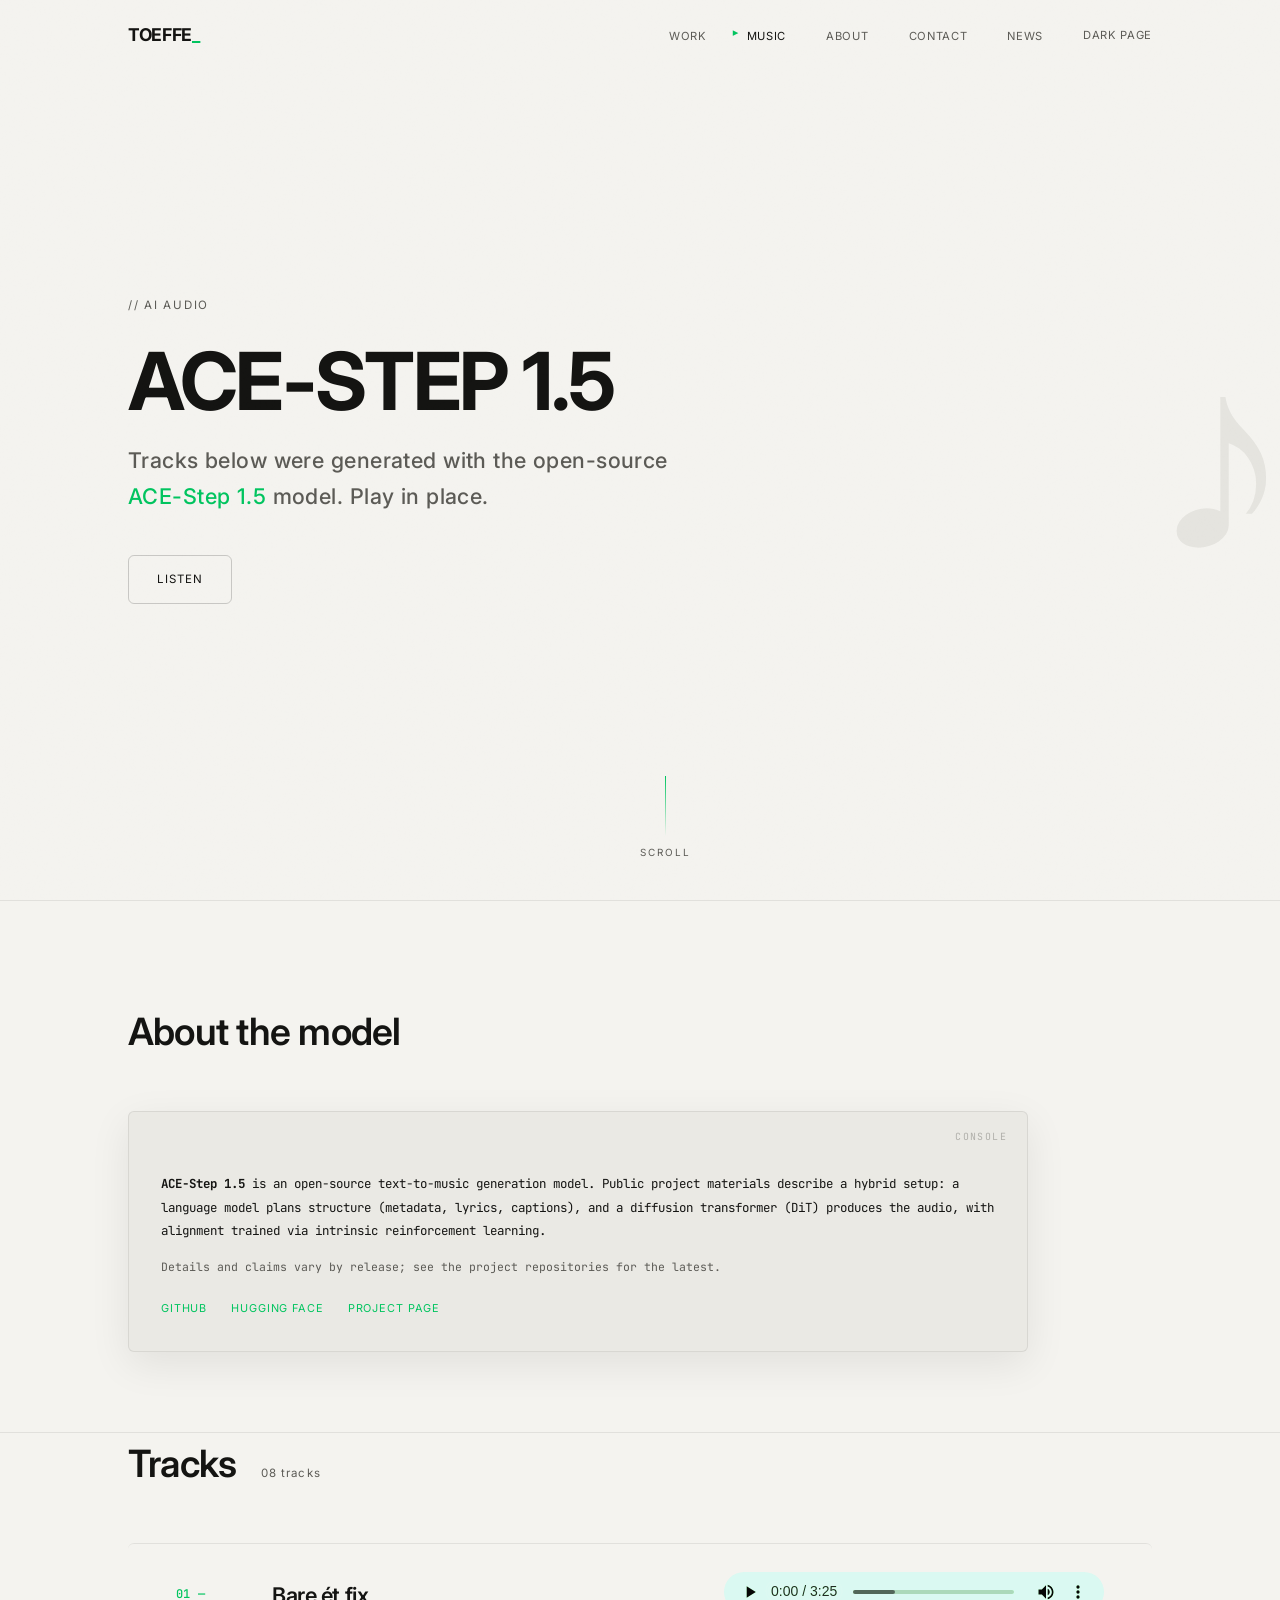
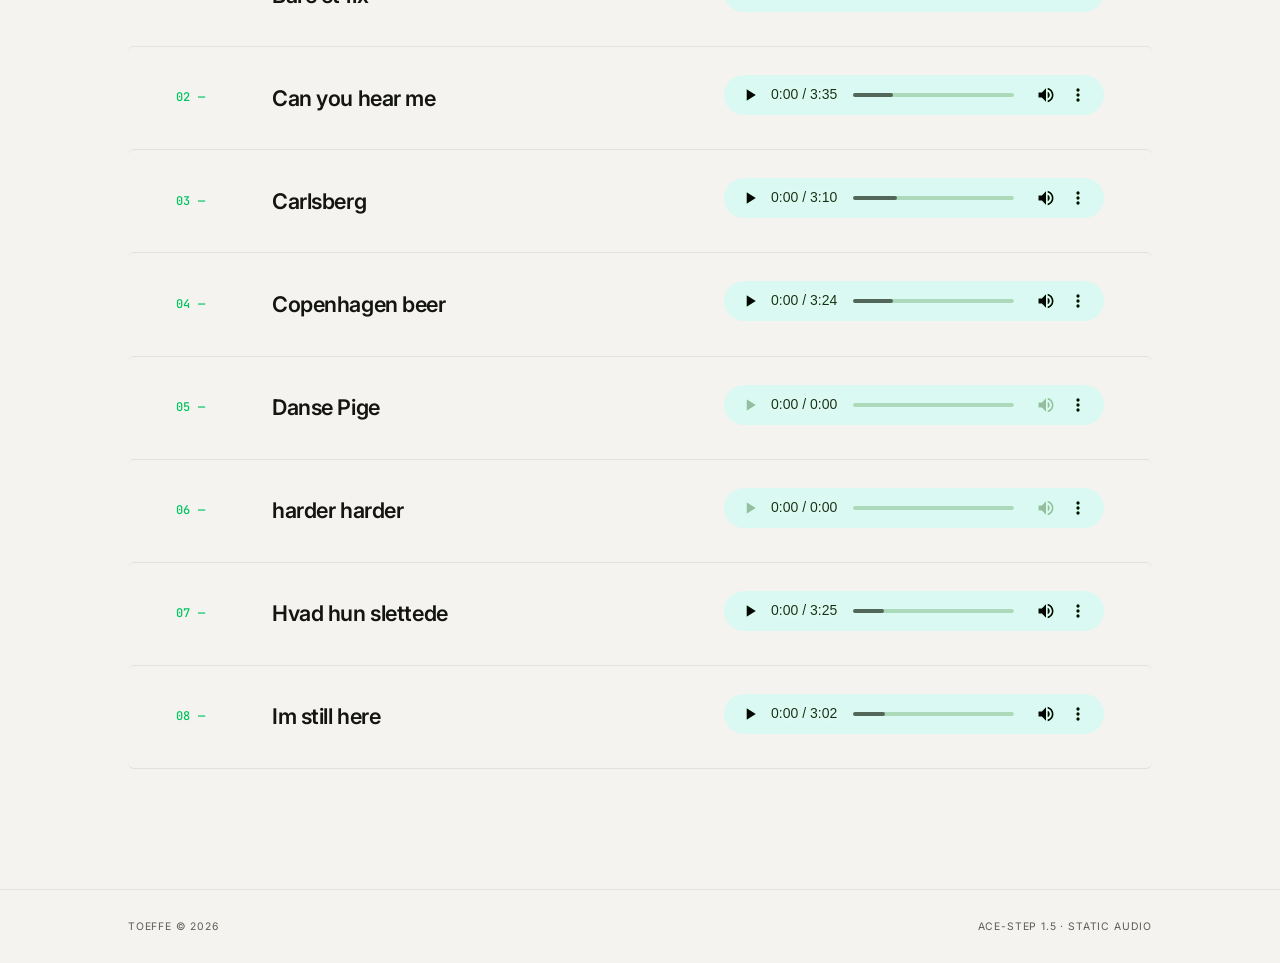
==== commit d88f4ca3: "Update footer links in index.html and music.html; set 'News' as active in news.html" ====
--- a/music.html
+++ b/music.html
@@ -502,6 +502,7 @@
         <li><a href="music.html" class="active">Music</a></li>
         <li><a href="index.html#about">About</a></li>
         <li><a href="index.html#contact">Contact</a></li>
+	      <li><a href="news.html">News</a></li>
       </ul>
       <button type="button" class="theme-toggle" id="themeToggle" aria-label="Switch theme" aria-pressed="false"></button>
     </div>
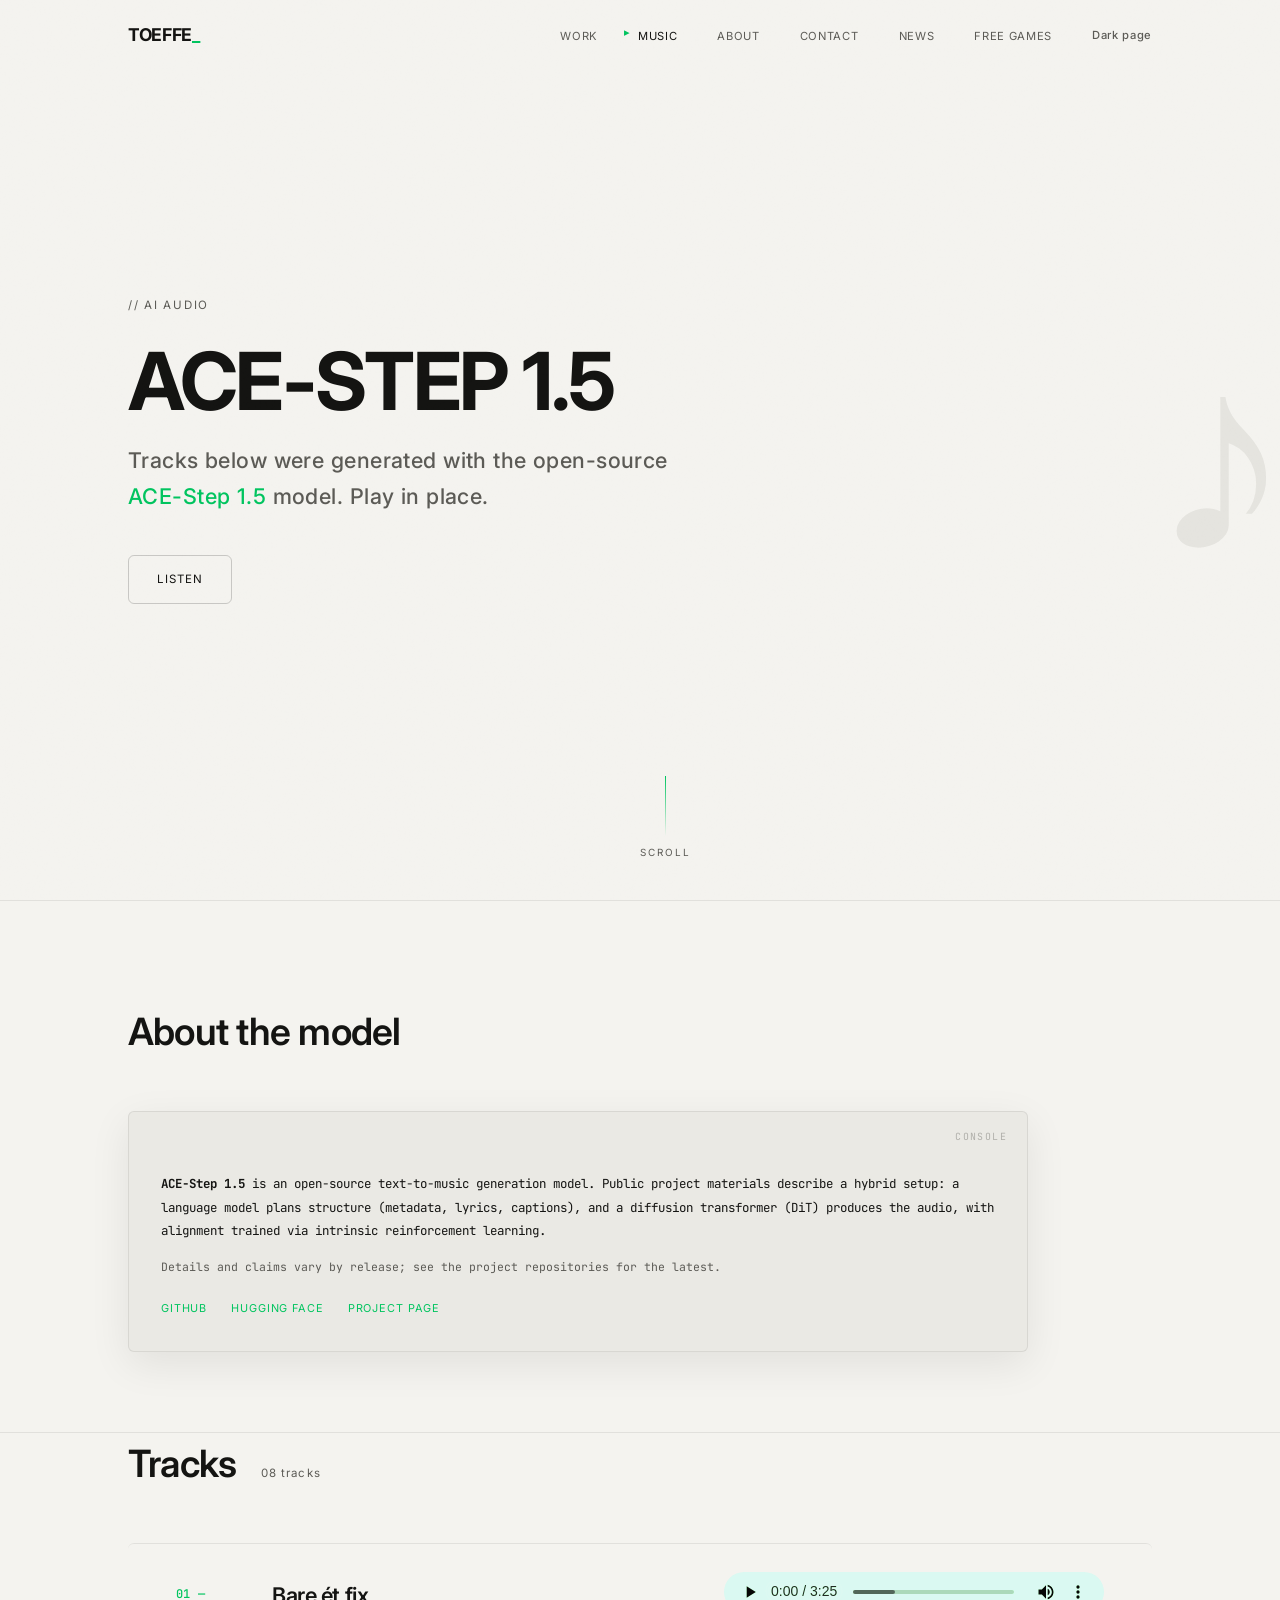
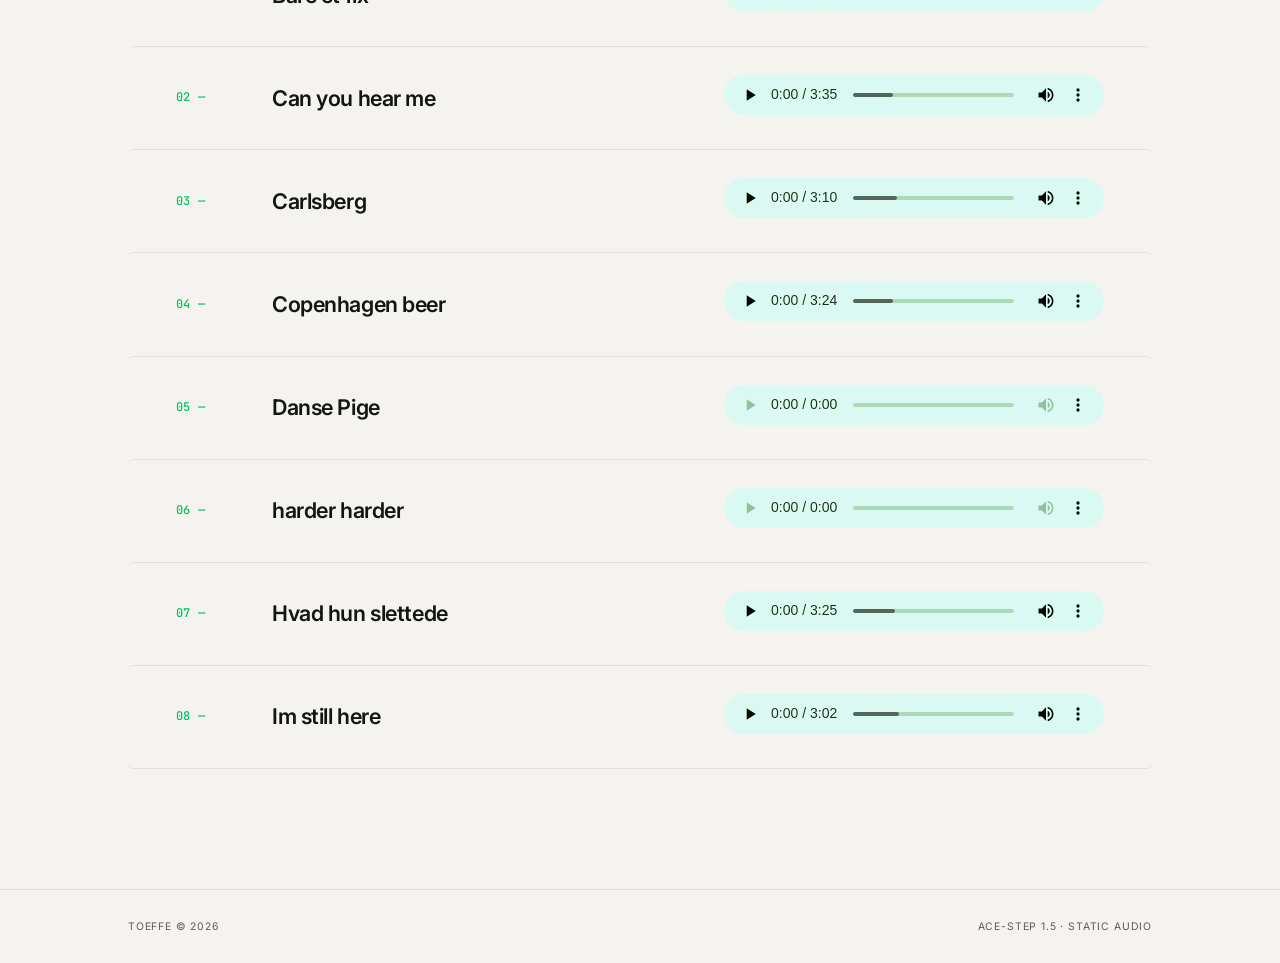
==== commit 9b3c2727: "Add 'Free Games' link to footer in index.html and music.html; update theme handling in theme.js" ====
--- a/music.html
+++ b/music.html
@@ -502,7 +502,8 @@
         <li><a href="music.html" class="active">Music</a></li>
         <li><a href="index.html#about">About</a></li>
         <li><a href="index.html#contact">Contact</a></li>
-	      <li><a href="news.html">News</a></li>
+        <li><a href="news.html">News</a></li>
+        <li><a href="freegames.html">Free Games</a></li>
       </ul>
       <button type="button" class="theme-toggle" id="themeToggle" aria-label="Switch theme" aria-pressed="false"></button>
     </div>
--- a/professional.css
+++ b/professional.css
@@ -106,6 +106,22 @@
   font-family: 'Inter', system-ui, sans-serif;
   font-size: 0.7rem;
   letter-spacing: 0.06em;
+}
+
+/* Sentence-case labels from theme.js ("Bright page" / "Dark page"); keep on one line in tight nav. */
+.theme-toggle {
+  text-transform: none;
+  white-space: nowrap;
+  font-weight: 500;
+  color: var(--muted);
+  background: transparent;
+  border: none;
+  padding: 4px 0;
+  transition: color 0.2s ease;
+}
+
+.theme-toggle:hover {
+  color: var(--accent);
 }
 
 /* Narrow tablet / small laptop: keep row nav but tighter */
@@ -594,3 +610,86 @@
     animation: none !important;
   }
 }
+
+/* ─── Free games page ─── */
+.status-strip {
+  border-top: 1px solid var(--rule);
+  border-bottom: 1px solid var(--rule);
+}
+
+#filters {
+  padding-left: 0;
+  padding-right: 0;
+}
+
+#status-bar {
+  padding: 0;
+}
+
+.status-bar-inner {
+  display: flex;
+  justify-content: space-between;
+  align-items: center;
+  padding-block: 14px;
+  font-size: 0.65rem;
+  color: var(--muted);
+  letter-spacing: 0.1em;
+  text-transform: uppercase;
+}
+
+#games-section {
+  padding-left: 0;
+  padding-right: 0;
+  padding-bottom: 120px;
+}
+
+.skel-row {
+  padding-left: 48px;
+  padding-right: 48px;
+}
+
+.game-row {
+  cursor: pointer;
+  border-radius: var(--radius-sm);
+  margin-inline: 0;
+  padding: 28px 48px;
+}
+
+.game-row:hover {
+  margin-inline: 0;
+  padding-left: 48px;
+  padding-right: 48px;
+}
+
+.game-name {
+  font-family: 'Inter', system-ui, sans-serif;
+  font-weight: 600;
+  font-size: clamp(1.05rem, 2vw, 1.35rem);
+  letter-spacing: -0.02em;
+}
+
+.game-platform,
+.game-worth,
+.game-end {
+  font-family: 'Inter', system-ui, sans-serif;
+}
+
+.game-meta {
+  max-width: min(360px, 42vw);
+}
+
+@media (max-width: 900px) {
+  .game-row,
+  .game-row:hover {
+    padding: 22px 24px;
+  }
+
+  .skel-row {
+    padding-left: 24px;
+    padding-right: 24px;
+  }
+
+  #games-section {
+    padding-bottom: 80px;
+  }
+}
